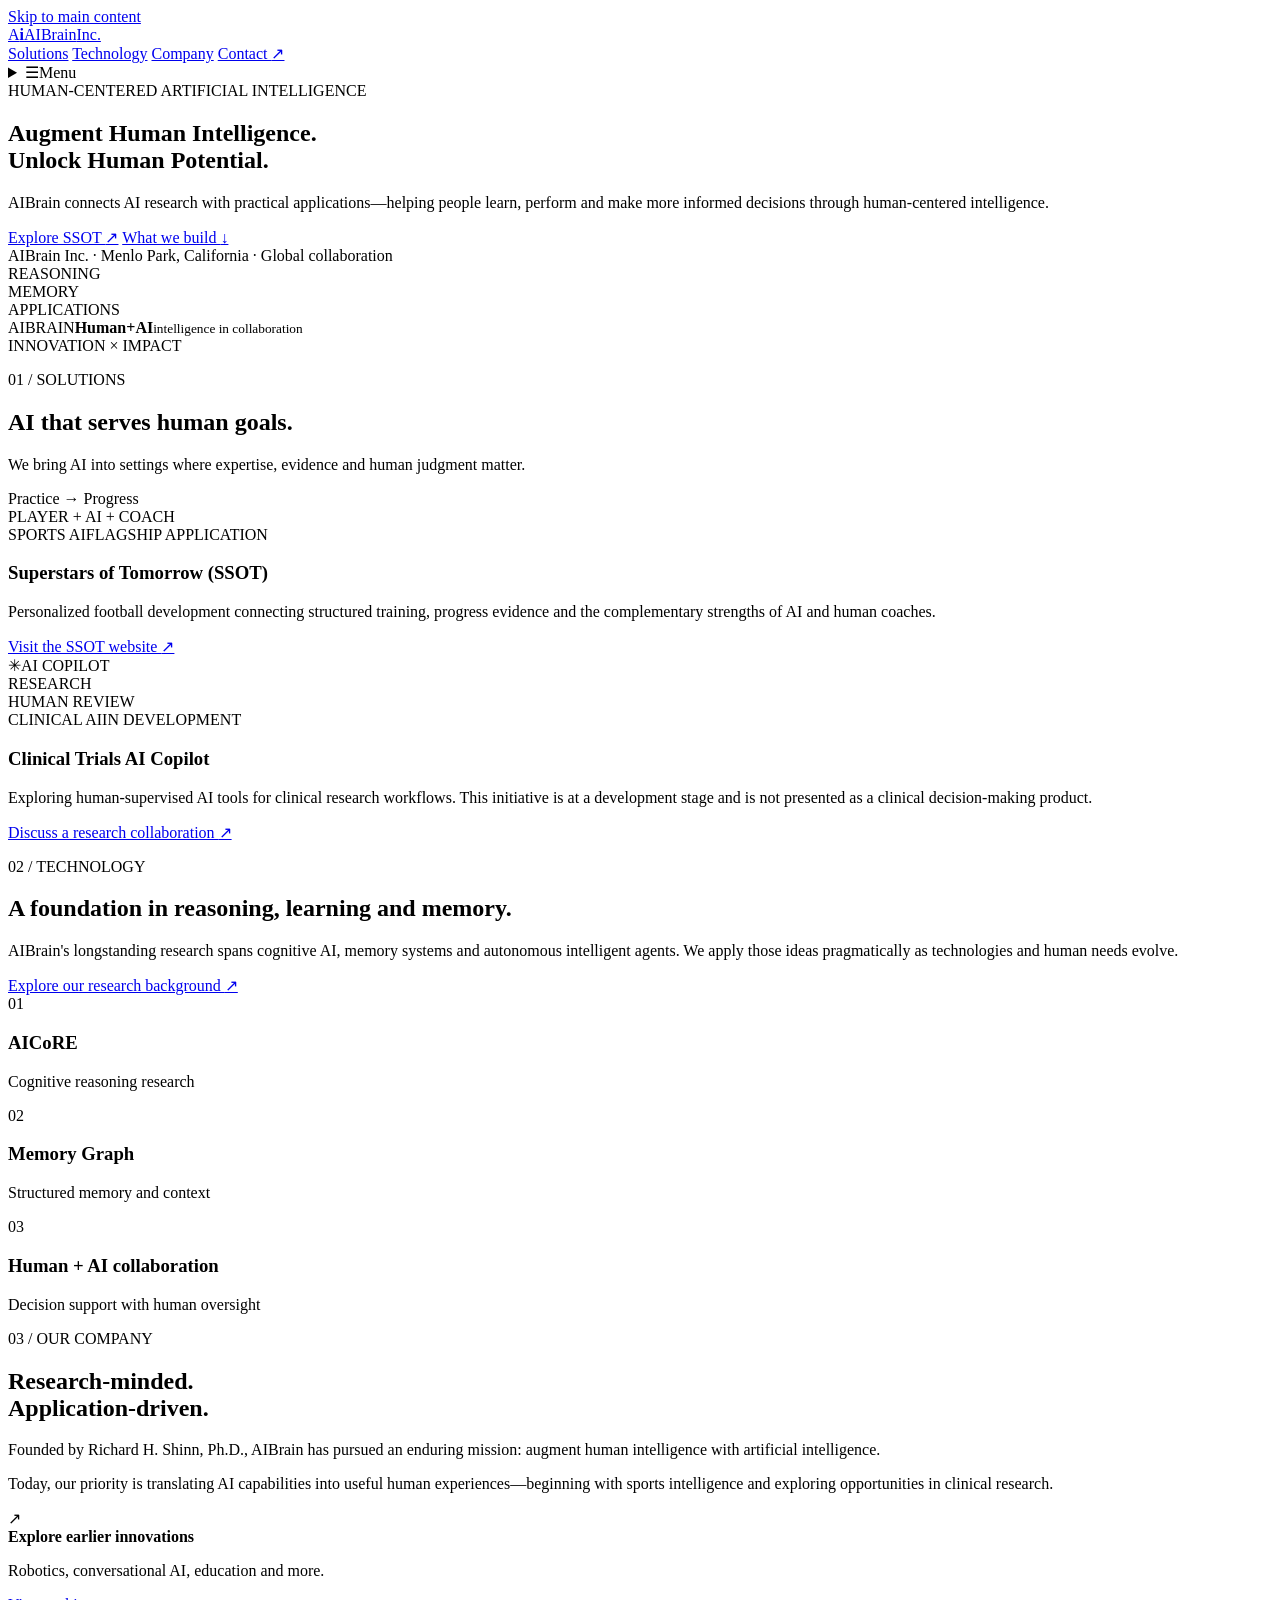
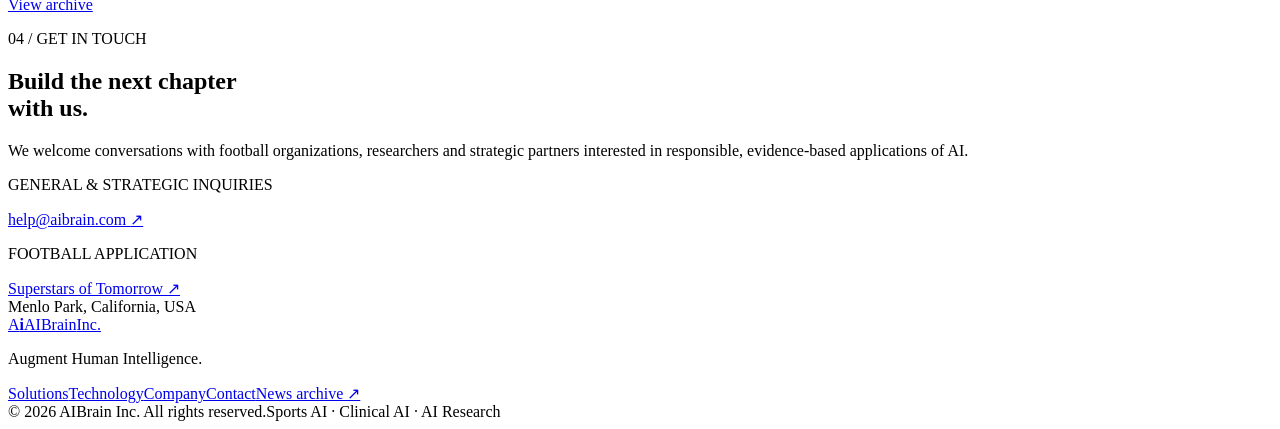
==== index.html @ 88dcd3e2 "Add original AIBrain homepage prototype" ====
<!doctype html>
<html lang="en">
<head>
  <meta charset="utf-8">
  <meta name="viewport" content="width=device-width, initial-scale=1">
  <meta name="theme-color" content="#081a2c">
  <meta name="description" content="AIBrain develops human-centered artificial intelligence for sports and emerging clinical research applications, with a foundation in reasoning, learning and memory.">
  <meta property="og:type" content="website">
  <meta property="og:title" content="AIBrain — Augment Human Intelligence">
  <meta property="og:description" content="Human-centered AI. Sports intelligence, AI research and emerging clinical AI initiatives.">
  <title>AIBrain — Augment Human Intelligence</title>
  <link rel="icon" href="assets/favicon.svg" type="image/svg+xml">
  <link rel="stylesheet" href="assets/styles.css">
</head>
<body>
  <a class="skip-link" href="#main">Skip to main content</a>
  <header class="header">
    <div class="shell header-inner">
      <a class="brand" href="#top" aria-label="AIBrain home"><span class="brand-symbol" aria-hidden="true"><span>A</span><b>i</b></span><span class="brand-word">AIBrain<span class="brand-inc">Inc.</span></span></a>
      <nav class="desktop-links" aria-label="Primary navigation">
        <a href="#solutions">Solutions</a>
        <a href="#technology">Technology</a>
        <a href="#about">Company</a>
        <a class="nav-contact" href="#contact">Contact <span aria-hidden="true">↗</span></a>
      </nav>
      <details class="mobile-menu">
        <summary aria-label="Open navigation"><span class="hamburger" aria-hidden="true">☰</span><span>Menu</span></summary>
        <nav aria-label="Mobile navigation">
          <a href="#solutions">Solutions</a><a href="#technology">Technology</a><a href="#about">Company</a><a href="#contact">Contact</a>
        </nav>
      </details>
    </div>
  </header>

  <main id="main">
    <section class="hero" id="top" aria-labelledby="hero-title">
      <div class="shell hero-inner">
        <div class="hero-copy">
          <div class="eyebrow"><span class="glow" aria-hidden="true"></span> HUMAN-CENTERED ARTIFICIAL INTELLIGENCE</div>
          <h1 id="hero-title">Augment Human Intelligence.<br><span>Unlock Human Potential.</span></h1>
          <p class="hero-description">AIBrain connects AI research with practical applications—helping people learn, perform and make more informed decisions through human-centered intelligence.</p>
          <div class="actions">
            <a class="button button-mint" href="https://www.superstarsoftomorrow.football/" target="_blank" rel="noopener noreferrer">Explore SSOT <span aria-hidden="true">↗</span></a>
            <a class="button button-line" href="#solutions">What we build <span aria-hidden="true">↓</span></a>
          </div>
          <div class="hero-footnote">AIBrain Inc. <span class="dot">·</span> Menlo Park, California <span class="dot">·</span> Global collaboration</div>
        </div>
        <div class="hero-visual" aria-label="Illustration of the connection between people, AI reasoning, memory and applications" role="img">
          <div class="orbit orbit-one"></div><div class="orbit orbit-two"></div>
          <div class="tech-label label-a">REASONING</div><div class="tech-label label-b">MEMORY</div><div class="tech-label label-c">APPLICATIONS</div>
          <div class="hub"><span class="hub-small">AIBRAIN</span><strong>Human<span>+</span>AI</strong><small>intelligence in collaboration</small></div>
          <div class="hero-corner-label">INNOVATION × IMPACT</div>
        </div>
      </div>
    </section>

    <section class="section section-light" id="solutions" aria-labelledby="solutions-title">
      <div class="shell">
        <div class="section-top"><div><p class="kicker">01 / SOLUTIONS</p><h2 id="solutions-title">AI that serves human goals.</h2></div><p class="section-subcopy">We bring AI into settings where expertise, evidence and human judgment matter.</p></div>
        <div class="solution-grid">
          <article class="solution-card sports-card">
            <div class="solution-panel sports-graphic" aria-hidden="true">
              <div class="pitch"><div class="center-circle"></div><div class="pitch-line"></div><div class="pitch-box a"></div><div class="pitch-box b"></div><span class="player p1"></span><span class="player p2"></span><span class="player p3"></span></div>
              <div class="data-chip c1">Practice <b>→</b> Progress</div><div class="data-chip c2">PLAYER + AI + COACH</div>
            </div>
            <div class="solution-content">
              <div class="small-row"><span class="category">SPORTS AI</span><span class="status active">FLAGSHIP APPLICATION</span></div>
              <h3>Superstars of Tomorrow <span class="quiet">(SSOT)</span></h3>
              <p>Personalized football development connecting structured training, progress evidence and the complementary strengths of AI and human coaches.</p>
              <a class="text-link" href="https://www.superstarsoftomorrow.football/" target="_blank" rel="noopener noreferrer">Visit the SSOT website <span aria-hidden="true">↗</span></a>
            </div>
          </article>
          <article class="solution-card clinical-card">
            <div class="solution-panel clinical-graphic" aria-hidden="true">
              <div class="clinical-ring r1"></div><div class="clinical-ring r2"></div>
              <div class="clinical-center"><span class="clinical-icon">✳</span><span>AI COPILOT</span></div>
              <div class="clinical-tag ct1">RESEARCH</div><div class="clinical-tag ct2">HUMAN REVIEW</div>
            </div>
            <div class="solution-content">
              <div class="small-row"><span class="category">CLINICAL AI</span><span class="status emerging">IN DEVELOPMENT</span></div>
              <h3>Clinical Trials AI Copilot</h3>
              <p>Exploring human-supervised AI tools for clinical research workflows. This initiative is at a development stage and is not presented as a clinical decision-making product.</p>
              <a class="text-link" href="mailto:help@aibrain.com?subject=Clinical%20AI%20Collaboration%20Inquiry">Discuss a research collaboration <span aria-hidden="true">↗</span></a>
            </div>
          </article>
        </div>
      </div>
    </section>

    <section class="section section-navy" id="technology" aria-labelledby="tech-title">
      <div class="shell tech-grid">
        <div class="tech-copy"><p class="kicker teal">02 / TECHNOLOGY</p><h2 id="tech-title">A foundation in reasoning, learning and memory.</h2><p>AIBrain's longstanding research spans cognitive AI, memory systems and autonomous intelligent agents. We apply those ideas pragmatically as technologies and human needs evolve.</p><a class="inline-light-link" href="https://aibrain.com/technology/" target="_blank" rel="noopener noreferrer">Explore our research background <span aria-hidden="true">↗</span></a></div>
        <div class="capability-list" aria-label="Research areas"><div><span>01</span><div><h3>AICoRE</h3><p>Cognitive reasoning research</p></div></div><div><span>02</span><div><h3>Memory Graph</h3><p>Structured memory and context</p></div></div><div><span>03</span><div><h3>Human + AI collaboration</h3><p>Decision support with human oversight</p></div></div></div>
      </div>
    </section>

    <section class="section section-about" id="about" aria-labelledby="about-title">
      <div class="shell about-grid"><div><p class="kicker">03 / OUR COMPANY</p><h2 id="about-title">Research-minded.<br>Application-driven.</h2></div><div class="about-copy"><p>Founded by Richard H. Shinn, Ph.D., AIBrain has pursued an enduring mission: augment human intelligence with artificial intelligence.</p><p>Today, our priority is translating AI capabilities into useful human experiences—beginning with sports intelligence and exploring opportunities in clinical research.</p><div class="research-link"><span class="research-icon" aria-hidden="true">↗</span><div><strong>Explore earlier innovations</strong><p>Robotics, conversational AI, education and more.</p></div><a href="https://aibrain.com/products/" target="_blank" rel="noopener noreferrer" aria-label="Explore AIBrain's historical product portfolio">View archive</a></div></div></div>
    </section>

    <section class="section section-contact" id="contact" aria-labelledby="contact-title"><div class="shell contact-grid"><div><p class="kicker teal">04 / GET IN TOUCH</p><h2 id="contact-title">Build the next chapter<br>with us.</h2><p>We welcome conversations with football organizations, researchers and strategic partners interested in responsible, evidence-based applications of AI.</p></div><div class="contact-box"><p>GENERAL & STRATEGIC INQUIRIES</p><a class="email-link" href="mailto:help@aibrain.com?subject=AIBrain%20Partnership%20Inquiry">help@aibrain.com <span aria-hidden="true">↗</span></a><div class="contact-divider"></div><p>FOOTBALL APPLICATION</p><a href="https://www.superstarsoftomorrow.football/" target="_blank" rel="noopener noreferrer">Superstars of Tomorrow <span aria-hidden="true">↗</span></a><div class="contact-divider"></div><span class="contact-footnote">Menlo Park, California, USA</span></div></div></section>
  </main>

  <footer class="footer"><div class="shell footer-grid"><div><a class="brand footer-brand" href="#top"><span class="brand-symbol" aria-hidden="true"><span>A</span><b>i</b></span><span class="brand-word">AIBrain<span class="brand-inc">Inc.</span></span></a><p>Augment Human Intelligence.</p></div><div class="footer-nav"><a href="#solutions">Solutions</a><a href="#technology">Technology</a><a href="#about">Company</a><a href="#contact">Contact</a><a href="https://aibrain.com/news/" target="_blank" rel="noopener noreferrer">News archive ↗</a></div></div><div class="shell footer-bottom"><span>© 2026 AIBrain Inc. All rights reserved.</span><span>Sports AI · Clinical AI · AI Research</span></div></footer>
</body>
</html>
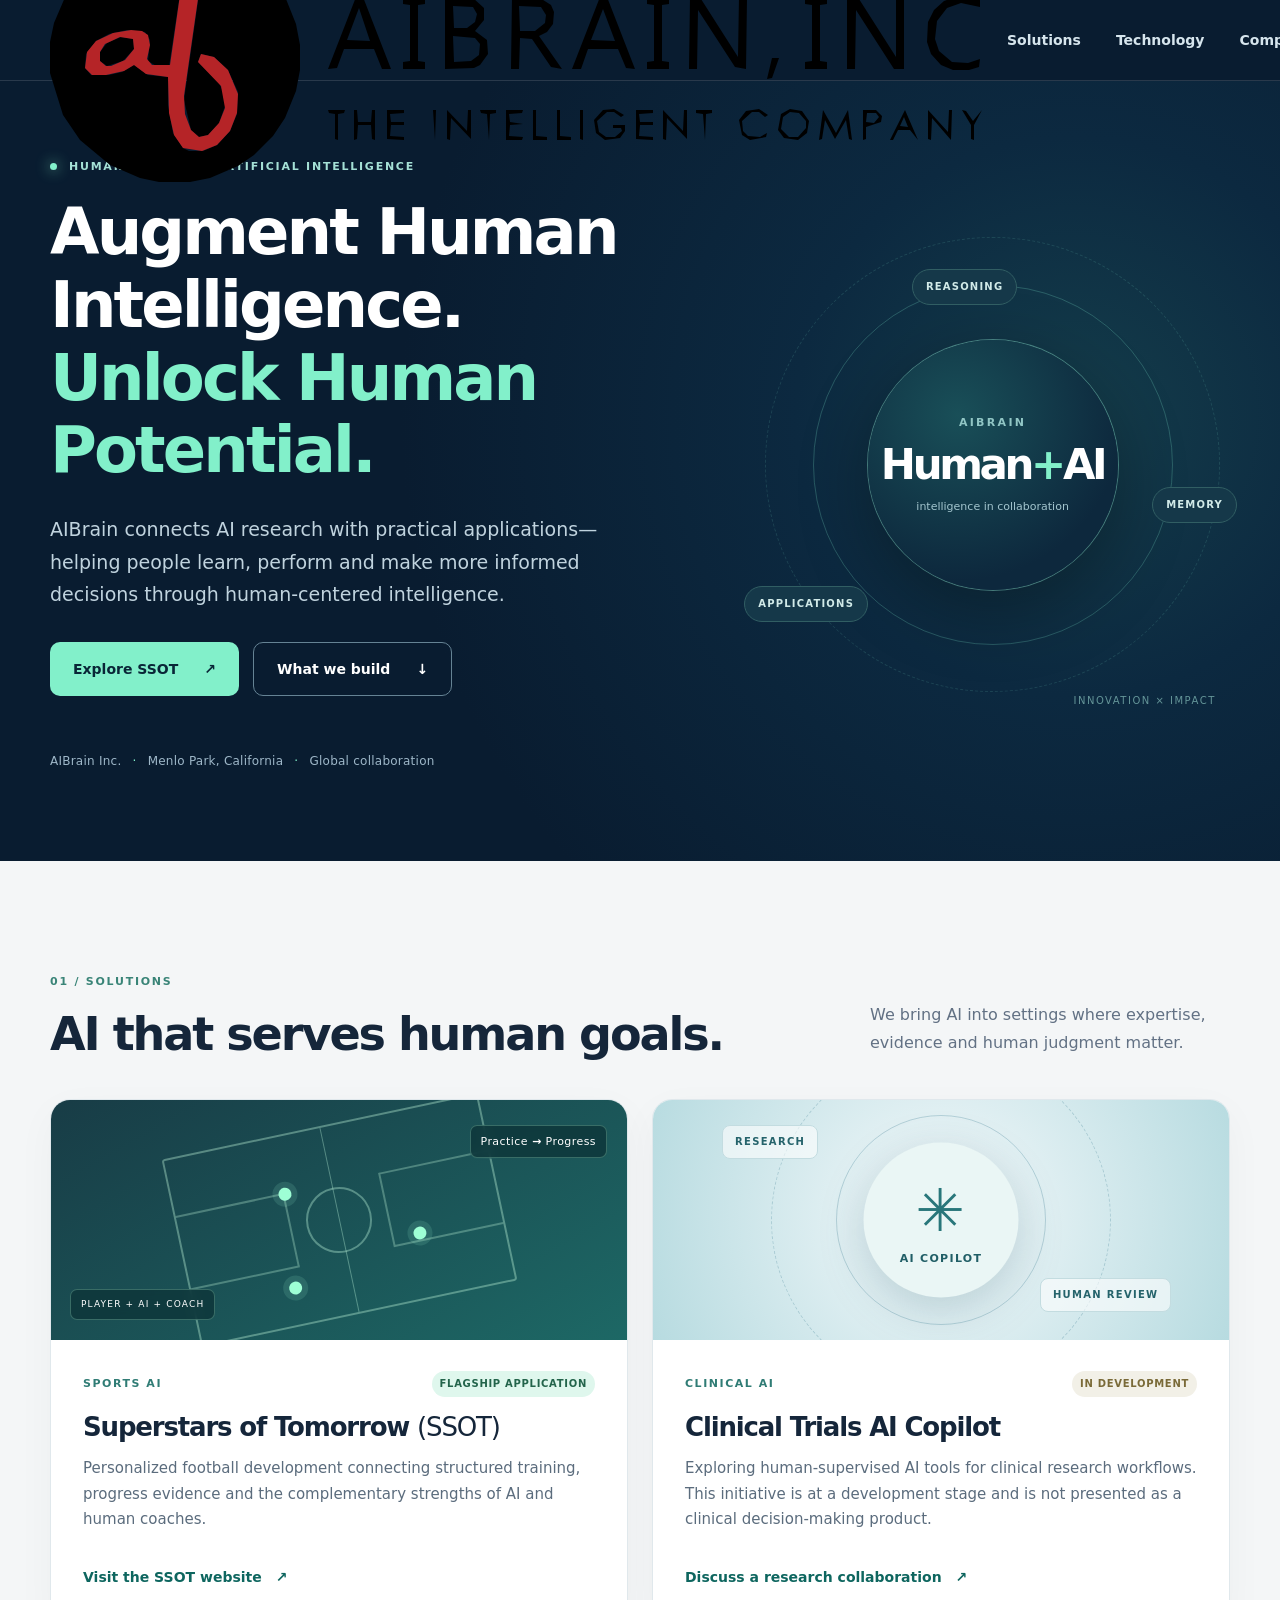
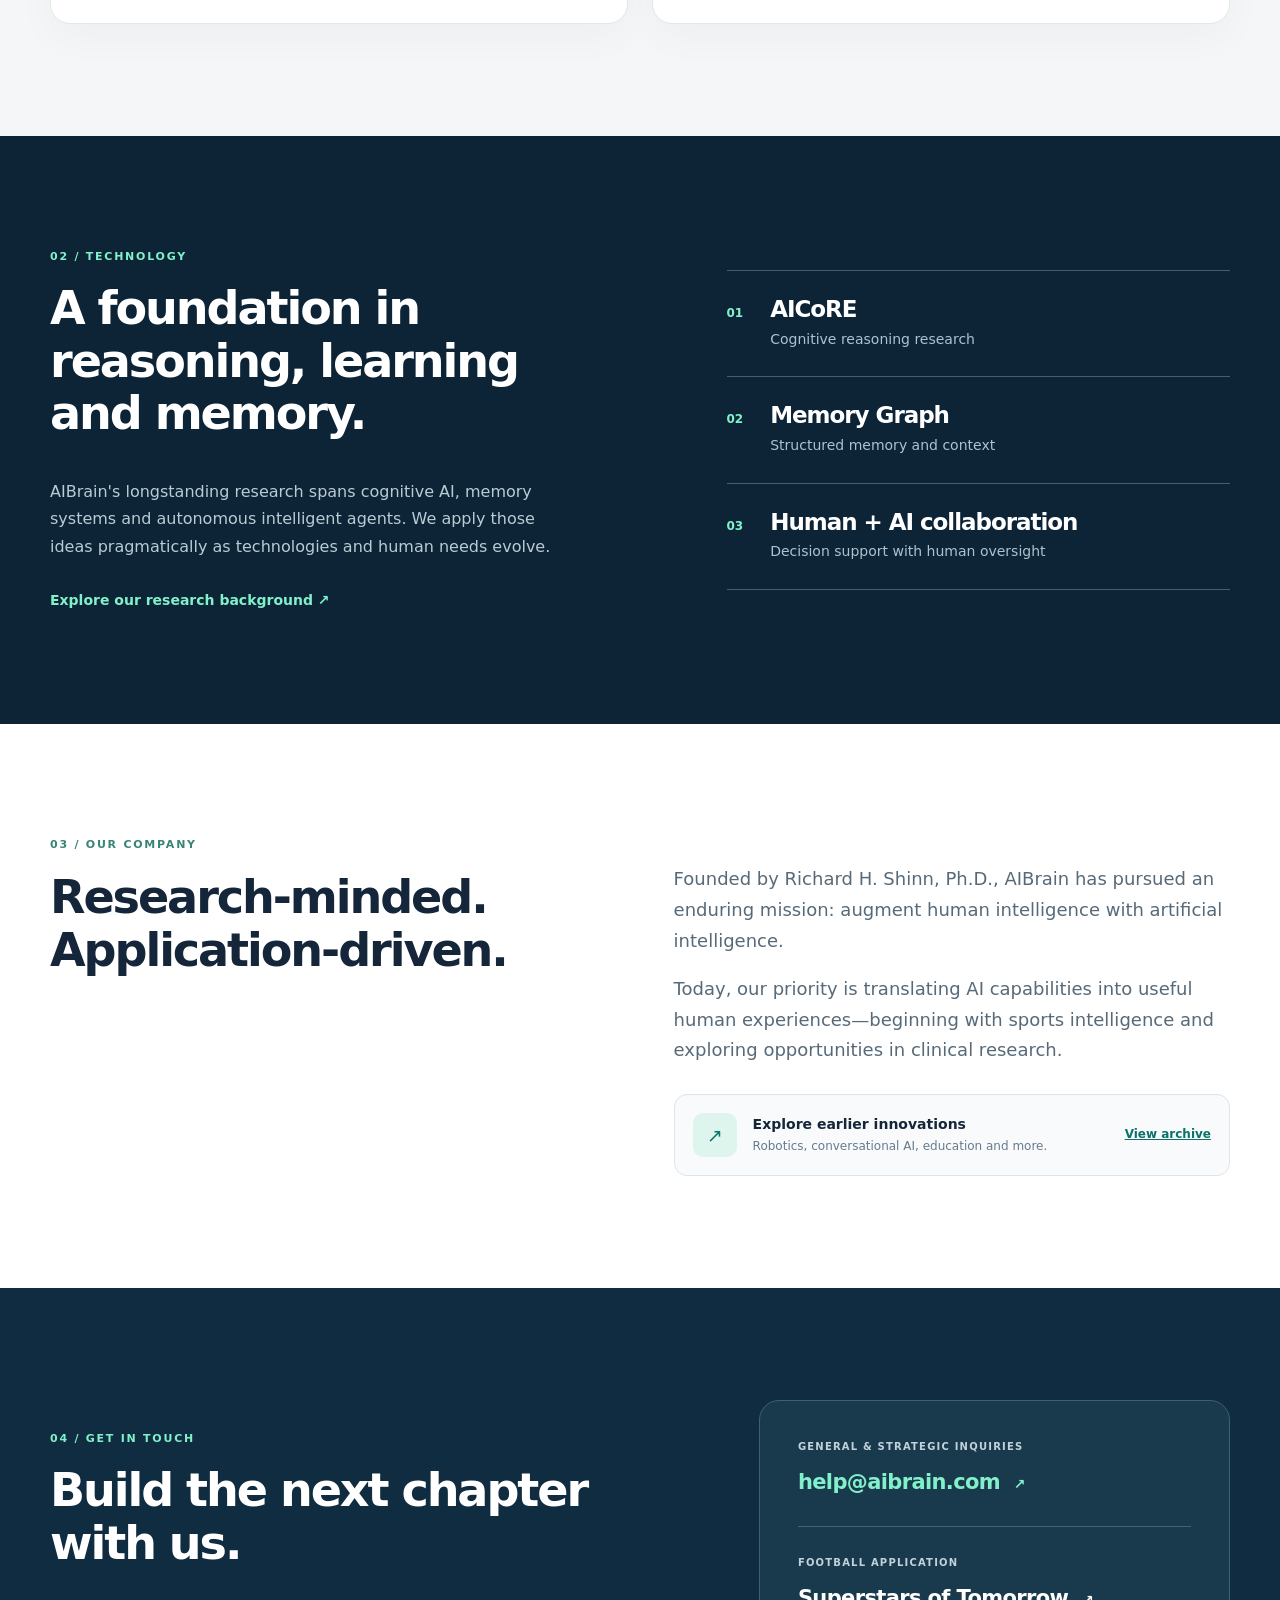
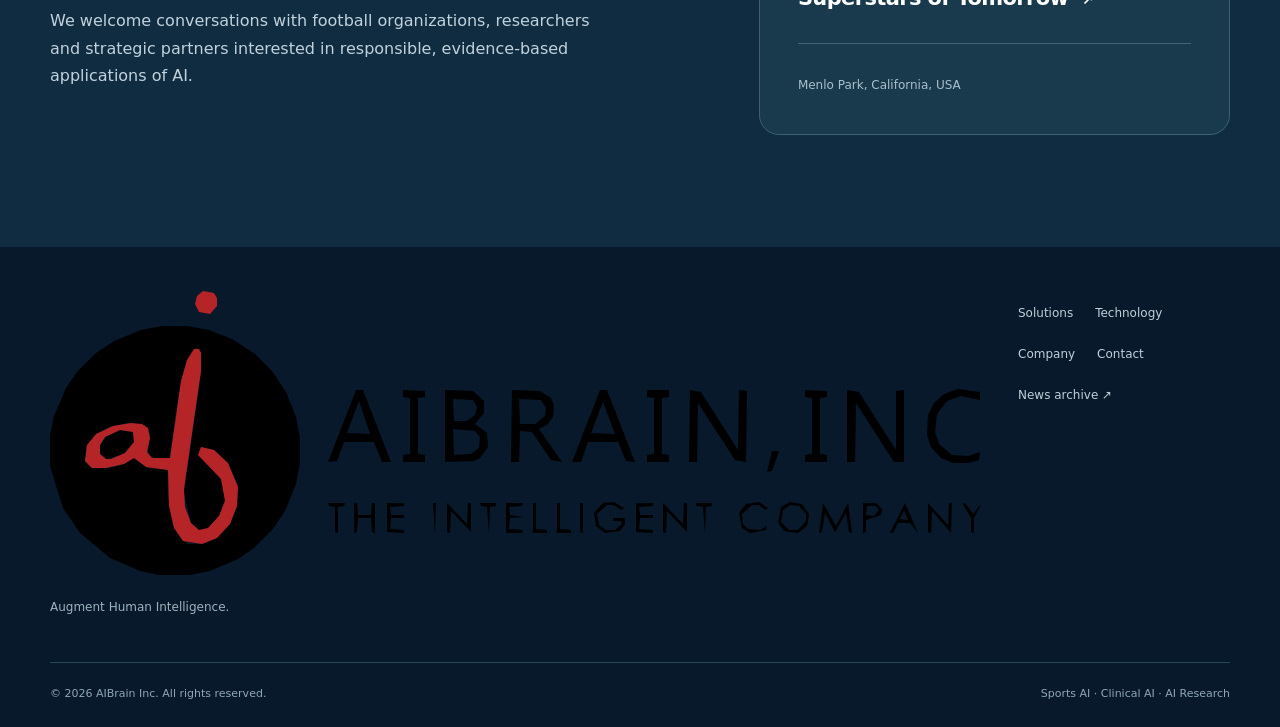
==== commit d8cd427f: "Replace header and footer temporary marks with supplied AIBrain logo" ====
--- a/index.html
+++ b/index.html
@@ -16,7 +16,7 @@
   <a class="skip-link" href="#main">Skip to main content</a>
   <header class="header">
     <div class="shell header-inner">
-      <a class="brand" href="#top" aria-label="AIBrain home"><span class="brand-symbol" aria-hidden="true"><span>A</span><b>i</b></span><span class="brand-word">AIBrain<span class="brand-inc">Inc.</span></span></a>
+      <a class="brand" href="#top" aria-label="AIBrain home"><img class="brand-logo" src="assets/aibrain-logo.svg" alt="AIBrain, Inc. — The Intelligent Company" width="933" height="286"></a>
       <nav class="desktop-links" aria-label="Primary navigation">
         <a href="#solutions">Solutions</a>
         <a href="#technology">Technology</a>
@@ -101,6 +101,6 @@
     <section class="section section-contact" id="contact" aria-labelledby="contact-title"><div class="shell contact-grid"><div><p class="kicker teal">04 / GET IN TOUCH</p><h2 id="contact-title">Build the next chapter<br>with us.</h2><p>We welcome conversations with football organizations, researchers and strategic partners interested in responsible, evidence-based applications of AI.</p></div><div class="contact-box"><p>GENERAL & STRATEGIC INQUIRIES</p><a class="email-link" href="mailto:help@aibrain.com?subject=AIBrain%20Partnership%20Inquiry">help@aibrain.com <span aria-hidden="true">↗</span></a><div class="contact-divider"></div><p>FOOTBALL APPLICATION</p><a href="https://www.superstarsoftomorrow.football/" target="_blank" rel="noopener noreferrer">Superstars of Tomorrow <span aria-hidden="true">↗</span></a><div class="contact-divider"></div><span class="contact-footnote">Menlo Park, California, USA</span></div></div></section>
   </main>
 
-  <footer class="footer"><div class="shell footer-grid"><div><a class="brand footer-brand" href="#top"><span class="brand-symbol" aria-hidden="true"><span>A</span><b>i</b></span><span class="brand-word">AIBrain<span class="brand-inc">Inc.</span></span></a><p>Augment Human Intelligence.</p></div><div class="footer-nav"><a href="#solutions">Solutions</a><a href="#technology">Technology</a><a href="#about">Company</a><a href="#contact">Contact</a><a href="https://aibrain.com/news/" target="_blank" rel="noopener noreferrer">News archive ↗</a></div></div><div class="shell footer-bottom"><span>© 2026 AIBrain Inc. All rights reserved.</span><span>Sports AI · Clinical AI · AI Research</span></div></footer>
+  <footer class="footer"><div class="shell footer-grid"><div><a class="brand footer-brand" href="#top"><img class="brand-logo" src="assets/aibrain-logo.svg" alt="AIBrain, Inc. — The Intelligent Company" width="933" height="286"></a><p>Augment Human Intelligence.</p></div><div class="footer-nav"><a href="#solutions">Solutions</a><a href="#technology">Technology</a><a href="#about">Company</a><a href="#contact">Contact</a><a href="https://aibrain.com/news/" target="_blank" rel="noopener noreferrer">News archive ↗</a></div></div><div class="shell footer-bottom"><span>© 2026 AIBrain Inc. All rights reserved.</span><span>Sports AI · Clinical AI · AI Research</span></div></footer>
 </body>
 </html>
--- a/assets/styles.css
+++ b/assets/styles.css
@@ -0,0 +1,12 @@
+:root{--dark:#091c30;--dark2:#0d2740;--ink:#15263a;--muted:#627184;--mint:#82f0ca;--mint2:#1d7d77;--paper:#f4f6f7;--rule:#dce5eb;--white:#fff}
+*{box-sizing:border-box}html{scroll-behavior:smooth;scroll-padding-top:80px}body{margin:0;color:var(--ink);background:#fff;font:400 16px/1.6 system-ui,-apple-system,BlinkMacSystemFont,"Segoe UI",Arial,sans-serif;-webkit-font-smoothing:antialiased}a{color:inherit}a:focus-visible,summary:focus-visible{outline:3px solid var(--mint2);outline-offset:4px}h1,h2,h3,p{margin-top:0}h1,h2,h3{letter-spacing:-.045em;line-height:1.14}h1{font-size:clamp(44px,5vw,76px);font-weight:760;margin:20px 0 26px}h2{font-size:clamp(34px,3.6vw,54px);font-weight:750}h3{font-size:28px;font-weight:740}p{line-height:1.7}.shell{width:min(1180px,calc(100% - 64px));margin:auto}.skip-link{position:absolute;top:-100px;left:10px;padding:10px;background:white;z-index:100}.skip-link:focus{top:10px}
+.header{background:var(--dark);color:#fff;border-bottom:1px solid rgba(255,255,255,.13);position:relative;z-index:10}.header-inner{height:80px;display:flex;justify-content:space-between;align-items:center;gap:24px}.brand{display:inline-flex;align-items:center;gap:12px;text-decoration:none;white-space:nowrap}.brand-symbol{width:41px;height:41px;border-radius:12px;background:#142d45;border:1px solid #377f77;display:flex;align-items:center;justify-content:center;font-size:20px;font-weight:750;letter-spacing:-.1em;color:#fff}.brand-symbol b{color:var(--mint);font-size:17px}.brand-word{font-size:25px;font-weight:790;letter-spacing:-.07em}.brand-inc{font-weight:500;font-size:12px;letter-spacing:0;margin-left:5px;color:#a6bac8}.desktop-links{display:flex;align-items:center;gap:35px}.desktop-links a{font-size:14px;text-decoration:none;color:#d6e5ed;font-weight:650}.desktop-links a:hover,.footer-nav a:hover{color:var(--mint)}.desktop-links .nav-contact{padding:9px 18px;border:1px solid #4b7281;border-radius:100px;color:white}.nav-contact span{margin-left:8px}.mobile-menu{display:none}
+.hero{background:radial-gradient(circle at 84% 43%,#143d4b 0,#0c2940 24%,#091c30 58%);color:white;overflow:hidden}.hero-inner{display:grid;grid-template-columns:1.17fr .83fr;align-items:center;gap:36px;min-height:620px;padding:77px 0 90px}.hero-copy{position:relative;z-index:1}.eyebrow,.kicker{font-weight:760;letter-spacing:.16em;font-size:11px}.eyebrow{display:flex;align-items:center;gap:12px;color:#a5e1d6}.glow{height:7px;width:7px;background:var(--mint);border-radius:50%;box-shadow:0 0 14px #71d8b1}h1{max-width:810px}h1 span{color:var(--mint)}.hero-description{color:#c0d3de;font-size:19px;max-width:610px;line-height:1.7}.actions{display:flex;gap:14px;flex-wrap:wrap;margin:32px 0 56px}.button{display:inline-flex;justify-content:center;align-items:center;gap:26px;text-decoration:none;font-weight:750;font-size:14px;min-height:54px;padding:0 23px;border-radius:10px;transition:transform .15s ease,background .15s ease}.button:hover{transform:translateY(-2px)}.button-mint{background:var(--mint);color:#092637}.button-line{border:1px solid #658394;color:white}.hero-footnote{color:#9eb7c8;font-size:12px;letter-spacing:.02em}.dot{padding:0 7px;color:var(--mint)}
+.hero-visual{height:440px;position:relative;display:grid;place-items:center}.orbit{position:absolute;border:1px solid rgba(113,207,187,.28);border-radius:50%;aspect-ratio:1}.orbit-one{width:360px}.orbit-two{width:455px;border-style:dashed;border-color:rgba(113,207,187,.16)}.hub{position:relative;display:flex;align-items:center;justify-content:center;flex-direction:column;width:250px;height:250px;border-radius:50%;background:radial-gradient(circle at 36% 30%,#194f58,#0d283d 70%);box-shadow:0 0 0 1px rgba(153,246,220,.4),0 22px 70px rgba(0,0,0,.3);text-align:center}.hub-small{font-size:11px;letter-spacing:.21em;color:#91c6c5;font-weight:700}.hub strong{font-size:42px;letter-spacing:-.08em;color:white;line-height:1.6}.hub strong span{color:var(--mint)}.hub small{font-size:11px;color:#a3c5ce}.tech-label{position:absolute;font-size:10px;letter-spacing:.12em;font-weight:700;color:#d1eae8;padding:9px 13px;background:#153849;border:1px solid #315e63;border-radius:100px;z-index:2}.label-a{top:24px;left:33%}.label-b{top:55%;right:-7px}.label-c{left:-11px;bottom:63px}.hero-corner-label{position:absolute;bottom:-24px;right:3%;font-size:10px;letter-spacing:.15em;color:#649598}
+.section{padding:112px 0}.section-light{background:var(--paper)}.kicker{color:#398477;margin-bottom:16px}.section-top{display:flex;align-items:end;justify-content:space-between;gap:50px;margin-bottom:38px}.section-top h2{max-width:690px;margin-bottom:0}.section-subcopy{max-width:360px;color:var(--muted);font-size:16px;margin-bottom:5px}.solution-grid{display:grid;grid-template-columns:1fr 1fr;gap:24px}.solution-card{border:1px solid #e0e8ec;border-radius:20px;overflow:hidden;background:white;box-shadow:0 12px 40px rgba(17,37,54,.035)}.solution-panel{height:240px;position:relative;overflow:hidden}.sports-graphic{background:linear-gradient(150deg,#183c46,#1d6865)}.pitch{position:absolute;width:56%;height:80%;left:22%;top:10%;border:2px solid rgba(197,251,223,.37);border-radius:3px;transform:rotate(-12deg)}.pitch-line{height:100%;width:1px;background:rgba(197,251,223,.36);position:absolute;left:50%}.center-circle{position:absolute;border:2px solid rgba(197,251,223,.36);border-radius:50%;width:66px;height:66px;top:calc(50% - 33px);left:calc(50% - 33px)}.pitch-box{position:absolute;width:35%;height:40%;border:2px solid rgba(197,251,223,.3);top:30%}.pitch-box.a{left:0;border-left:0}.pitch-box.b{right:0;border-right:0}.player{width:13px;height:13px;border-radius:50%;background:#9effd5;position:absolute;box-shadow:0 0 0 6px #9effd520}.p1{top:27%;left:33%}.p2{top:62%;left:72%}.p3{top:77%;left:30%}.data-chip{position:absolute;color:white;background:#0d3438c9;backdrop-filter:blur(5px);border:1px solid #6dad9a70;border-radius:7px;padding:7px 10px;font-size:11px;letter-spacing:.04em}.c1{right:20px;top:25px}.c2{left:19px;bottom:20px;letter-spacing:.13em;font-size:9px}.clinical-graphic{background:radial-gradient(circle at 50% 48%,#f4f9fb,#b7dbe0)}.clinical-ring{position:absolute;border-radius:50%;border:1px solid rgba(52,119,140,.27);left:50%;top:50%;transform:translate(-50%,-50%)}.r1{width:210px;height:210px}.r2{width:340px;height:340px;border-style:dashed}.clinical-center{position:absolute;top:50%;left:50%;transform:translate(-50%,-50%);width:155px;height:155px;display:flex;flex-direction:column;align-items:center;justify-content:center;border-radius:50%;background:#eaf6f5;box-shadow:0 12px 44px #35687940;color:#205e66;font-size:11px;font-weight:800;letter-spacing:.12em}.clinical-icon{font-size:59px;line-height:1.3;color:#28767a}.clinical-tag{position:absolute;background:#fff9;border:1px solid #c3dce0;color:#25636b;border-radius:8px;padding:8px 12px;font-size:10px;letter-spacing:.13em;font-weight:750}.ct1{left:12%;top:25px}.ct2{right:10%;bottom:28px}.solution-content{padding:31px 32px 34px;min-height:283px;display:flex;flex-direction:column}.small-row{display:flex;align-items:center;justify-content:space-between;gap:8px;margin-bottom:16px}.category{font-size:11px;color:#307c75;letter-spacing:.14em;font-weight:800}.status{font-size:10px;font-weight:800;letter-spacing:.07em;padding:5px 8px;border-radius:100px;white-space:nowrap}.active{background:#dff7ed;color:#23644b}.emerging{background:#f2f0e7;color:#7a6a38}.solution-content h3{font-size:26px;margin-bottom:14px}.quiet{font-weight:450}.solution-content p{color:#5b6c7d;font-size:15px;margin-bottom:22px}.text-link{margin-top:auto;text-decoration:none;color:#0e665f;font-size:14px;font-weight:800}.text-link span{margin-left:9px}.text-link:hover{text-decoration:underline}
+.section-navy{background:#0d2437;color:white}.tech-grid{display:grid;grid-template-columns:1.05fr .95fr;gap:120px;align-items:center}.kicker.teal{color:var(--mint)}.tech-copy h2{max-width:560px}.tech-copy p:not(.kicker){color:#b9ccd4;max-width:520px}.inline-light-link{display:inline-block;color:var(--mint);font-weight:750;text-decoration:none;font-size:14px;margin-top:13px}.inline-light-link:hover{text-decoration:underline}.capability-list{border-top:1px solid #426073}.capability-list>div{display:flex;align-items:start;gap:27px;border-bottom:1px solid #426073;padding:25px 0}.capability-list>div>span{color:var(--mint);font-size:12px;font-weight:750;padding-top:8px}.capability-list h3{font-size:23px;margin-bottom:5px}.capability-list p{color:#aac3cf;margin-bottom:0;font-size:14px}
+.about-grid{display:grid;grid-template-columns:.96fr 1.04fr;gap:110px}.about-copy{padding-top:28px}.about-copy>p{font-size:18px;color:#576a79}.research-link{margin-top:28px;border:1px solid #dce5eb;border-radius:13px;padding:18px;display:flex;gap:16px;align-items:center;background:#f8fafb}.research-icon{font-size:19px;color:#0b756b;background:#ddf5ec;border-radius:10px;width:44px;height:44px;display:grid;place-items:center;flex:none}.research-link strong{display:block;font-size:14px}.research-link p{color:#697b8b;font-size:12px;margin-bottom:0}.research-link>a{margin-left:auto;white-space:nowrap;color:#0b7169;font-size:12px;font-weight:750}
+.section-contact{background:#102c41;color:white}.contact-grid{display:grid;grid-template-columns:1fr .8fr;gap:120px;align-items:center}.contact-grid h2{color:white}.contact-grid>div>p:not(.kicker){color:#c2d2dc;max-width:550px}.contact-box{background:#19394c;border:1px solid #3d6171;border-radius:20px;padding:37px 38px}.contact-box p{color:#a8bdc8;font-size:10px;letter-spacing:.12em;font-weight:800;margin-bottom:11px}.contact-box a{color:white;text-decoration:none;font-size:21px;letter-spacing:-.03em;font-weight:700}.contact-box .email-link{color:var(--mint)}.contact-box a span{margin-left:7px;font-size:14px}.contact-divider{border-top:1px solid #446274;margin:27px 0}.contact-footnote{font-size:12px;color:#a9c0cc}
+.footer{background:#07192a;color:#d4e4ed;padding:43px 0 25px}.footer-grid{display:flex;justify-content:space-between;align-items:start;gap:35px}.footer-brand{color:white}.footer-grid p{font-size:12px;margin:14px 0;color:#9db4c0}.footer-nav{display:flex;flex-wrap:wrap;gap:22px;padding-top:14px}.footer-nav a{font-size:12px;text-decoration:none;color:#bfd0da}.footer-bottom{border-top:1px solid #2a4657;margin-top:30px;padding-top:22px;display:flex;justify-content:space-between;gap:20px;color:#8da8b8;font-size:11px}
+@media(max-width:1040px){.hero-inner{grid-template-columns:1.1fr .9fr}.hero-visual{transform:scale(.87)}.tech-grid,.contact-grid{gap:66px}.about-grid{gap:65px}}@media(max-width:800px){.shell{width:min(100% - 42px,1180px)}.desktop-links{display:none}.mobile-menu{display:block;position:relative}.mobile-menu>summary{display:flex;align-items:center;gap:8px;list-style:none;border:1px solid #517388;border-radius:9px;padding:7px 14px;cursor:pointer;font-size:13px}.mobile-menu>summary::-webkit-details-marker{display:none}.hamburger{font-size:19px;line-height:1}.mobile-menu nav{position:absolute;top:45px;right:0;width:220px;display:flex;flex-direction:column;background:#123349;border:1px solid #547588;border-radius:12px;padding:12px;box-shadow:0 20px 32px #03101a6e}.mobile-menu nav a{color:#fff;padding:10px;text-decoration:none;border-bottom:1px solid #36566a}.mobile-menu nav a:last-child{border:0}.hero-inner{grid-template-columns:1fr;padding:70px 0}.hero-visual{height:330px;transform:scale(.76);margin:-17px 0 -35px}.section-top{display:block}.section-subcopy{max-width:650px;margin-top:22px}.tech-grid,.contact-grid,.about-grid{grid-template-columns:1fr;gap:30px}.about-copy{padding-top:0}.section{padding:82px 0}.contact-grid{gap:45px}.contact-box{max-width:600px}}@media(max-width:620px){h1{font-size:clamp(43px,10.5vw,65px)}h2{font-size:clamp(32px,8vw,45px)}.brand-word{font-size:23px}.hero-description{font-size:17px}.actions{margin-bottom:35px}.hero-footnote{font-size:10px}.hero-visual{margin:-22px auto -35px;width:100%;min-width:0}.solution-grid{grid-template-columns:1fr}.solution-panel{height:215px}.solution-content{min-height:auto}.research-link{flex-wrap:wrap}.research-link>a{margin-left:59px}.contact-box{padding:28px}.contact-box a{font-size:19px}.footer-grid,.footer-bottom{display:block}.footer-nav{margin-top:12px;gap:15px}.footer-bottom span{display:block;margin-bottom:5px}}@media(max-width:380px){.shell{width:calc(100% - 32px)}.hero-visual{transform:scale(.68);margin-left:-20px}.small-row{flex-wrap:wrap}.solution-content{padding:24px}.brand-word{font-size:20px}}
+@media(prefers-reduced-motion:reduce){html{scroll-behavior:auto}.button{transition:none}}
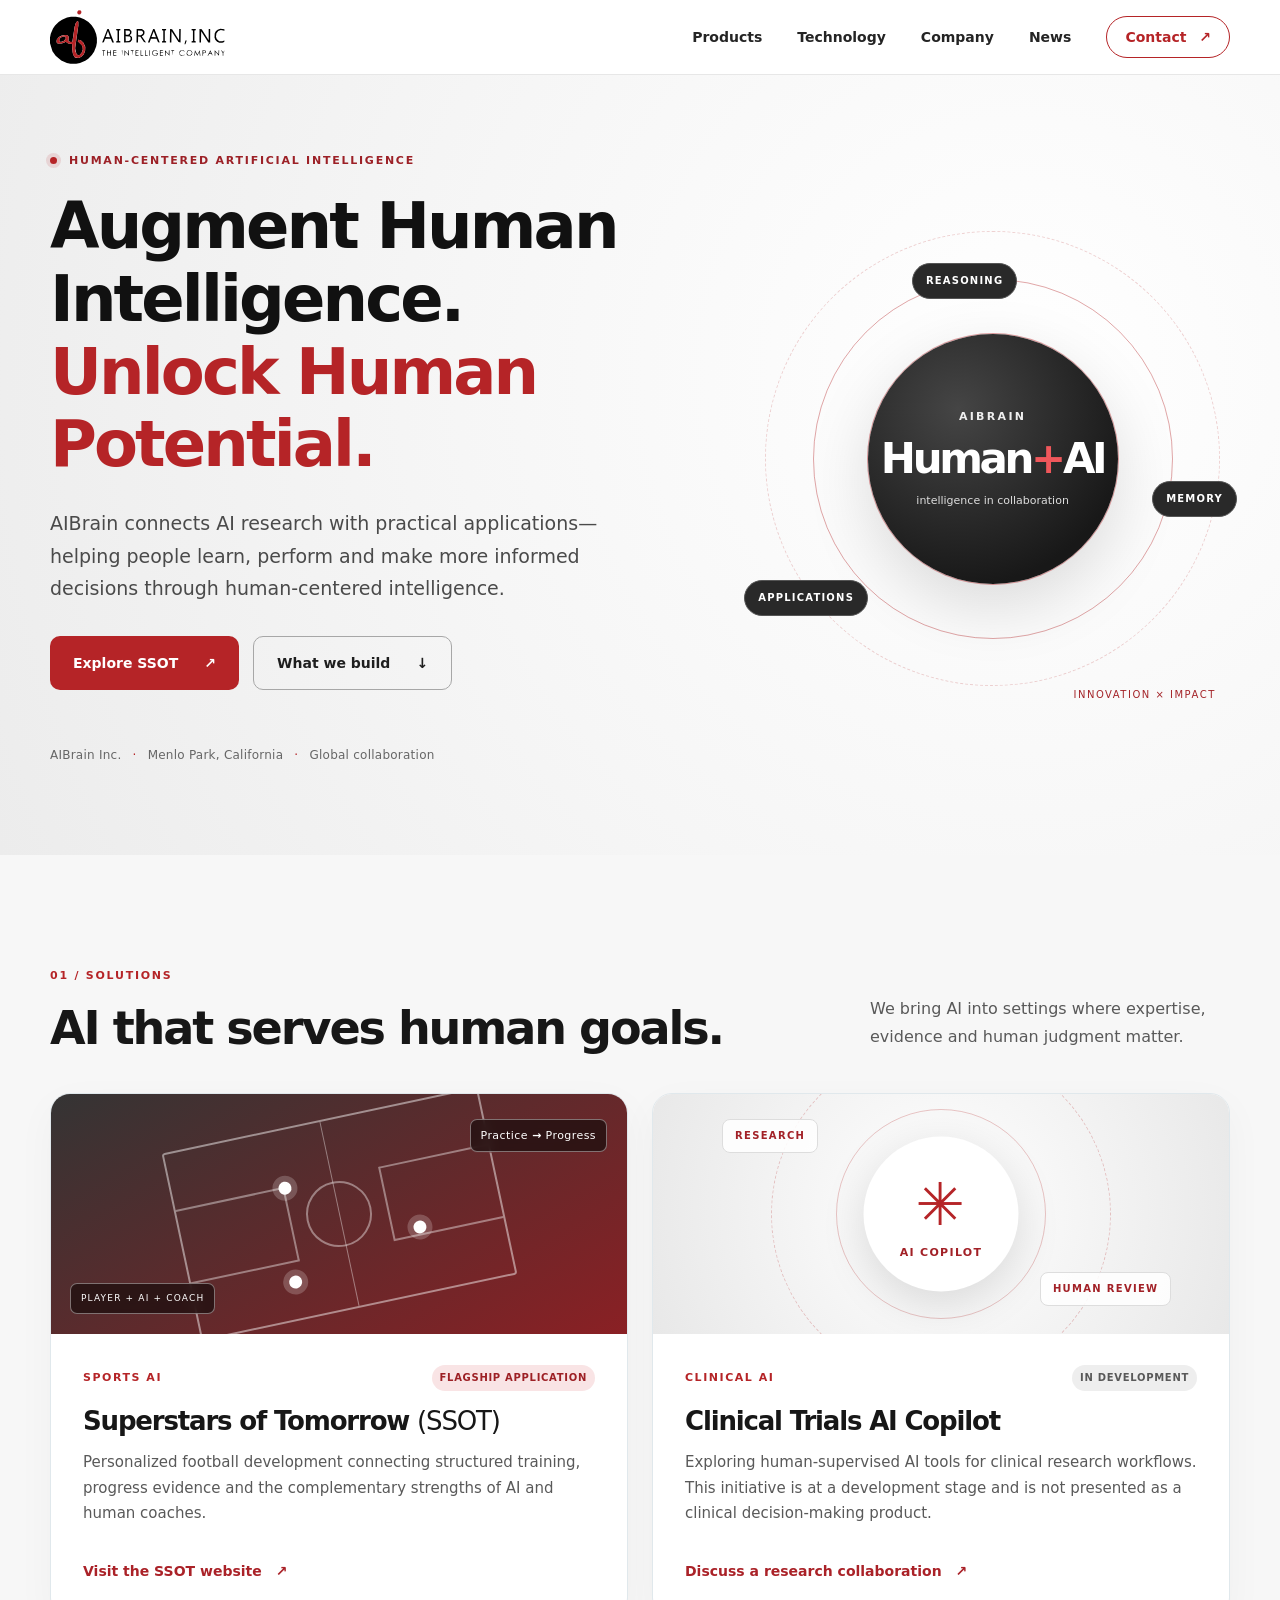
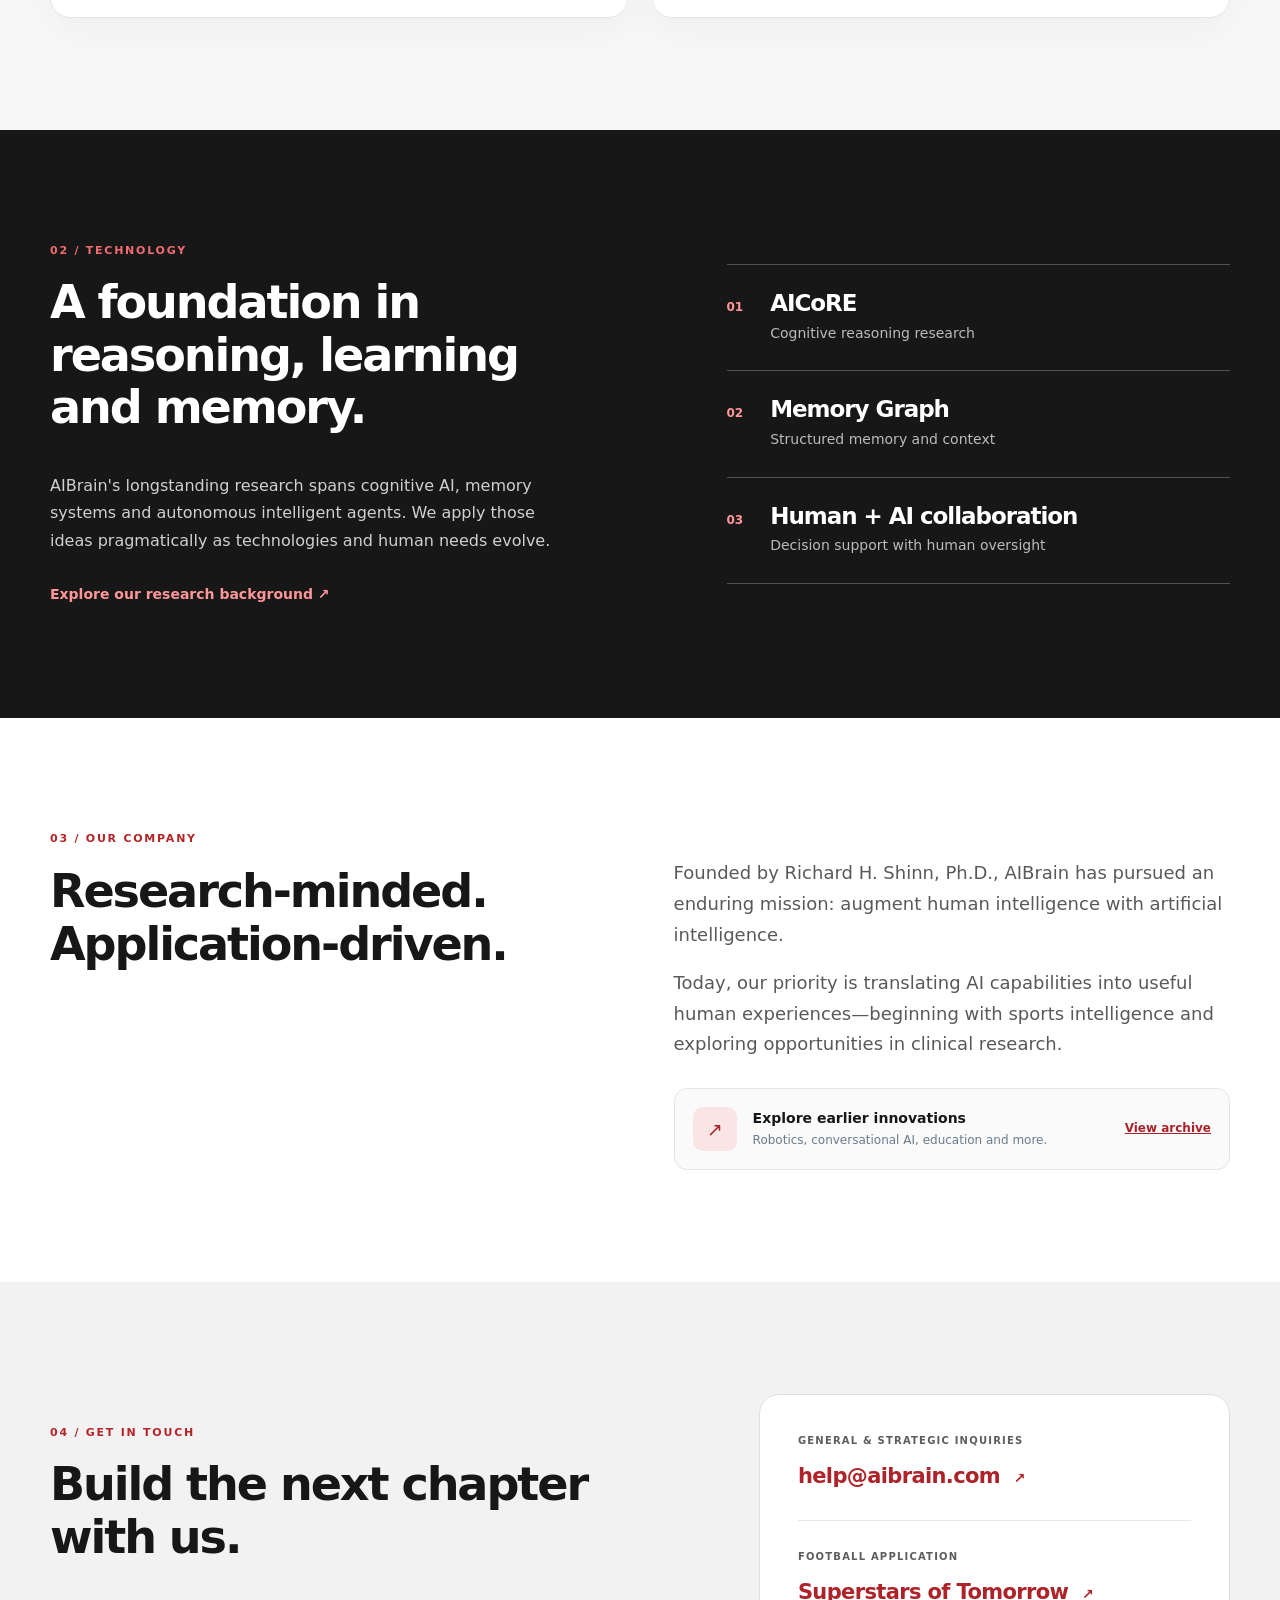
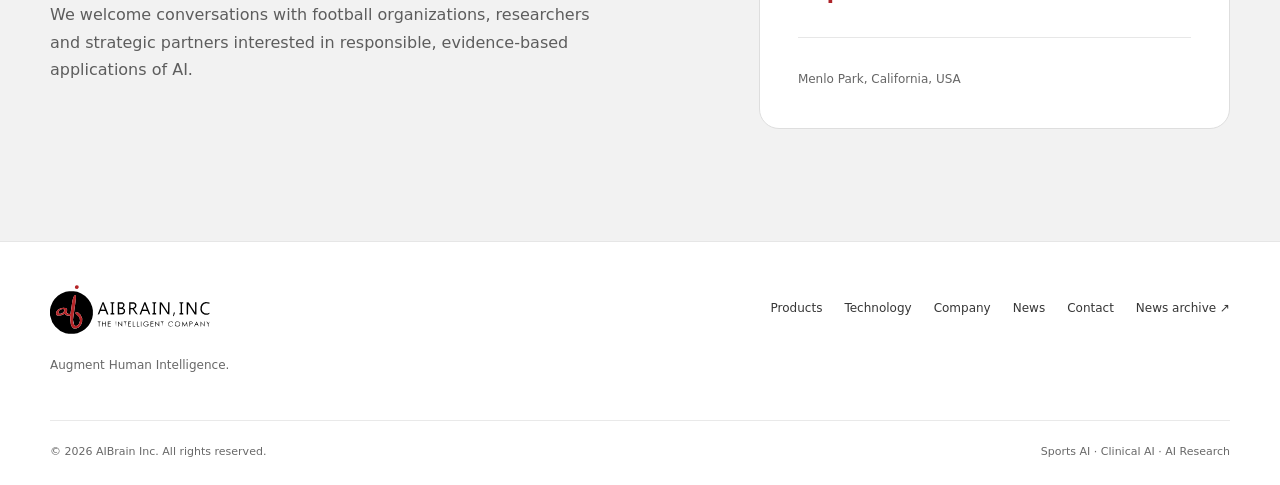
==== commit 2cd24884: "Connect homepage navigation to rebuilt corporate subpages" ====
--- a/index.html
+++ b/index.html
@@ -18,15 +18,16 @@
     <div class="shell header-inner">
       <a class="brand" href="#top" aria-label="AIBrain home"><img class="brand-logo" src="assets/aibrain-logo.svg" alt="AIBrain, Inc. — The Intelligent Company" width="933" height="286"></a>
       <nav class="desktop-links" aria-label="Primary navigation">
-        <a href="#solutions">Solutions</a>
-        <a href="#technology">Technology</a>
-        <a href="#about">Company</a>
-        <a class="nav-contact" href="#contact">Contact <span aria-hidden="true">↗</span></a>
+        <a href="products/">Products</a>
+        <a href="technology/">Technology</a>
+        <a href="about/">Company</a>
+        <a href="news/">News</a>
+        <a class="nav-contact" href="contact/">Contact <span aria-hidden="true">↗</span></a>
       </nav>
       <details class="mobile-menu">
         <summary aria-label="Open navigation"><span class="hamburger" aria-hidden="true">☰</span><span>Menu</span></summary>
         <nav aria-label="Mobile navigation">
-          <a href="#solutions">Solutions</a><a href="#technology">Technology</a><a href="#about">Company</a><a href="#contact">Contact</a>
+          <a href="products/">Products</a><a href="technology/">Technology</a><a href="about/">Company</a><a href="news/">News</a><a href="contact/">Contact</a>
         </nav>
       </details>
     </div>
@@ -101,6 +102,6 @@
     <section class="section section-contact" id="contact" aria-labelledby="contact-title"><div class="shell contact-grid"><div><p class="kicker teal">04 / GET IN TOUCH</p><h2 id="contact-title">Build the next chapter<br>with us.</h2><p>We welcome conversations with football organizations, researchers and strategic partners interested in responsible, evidence-based applications of AI.</p></div><div class="contact-box"><p>GENERAL & STRATEGIC INQUIRIES</p><a class="email-link" href="mailto:help@aibrain.com?subject=AIBrain%20Partnership%20Inquiry">help@aibrain.com <span aria-hidden="true">↗</span></a><div class="contact-divider"></div><p>FOOTBALL APPLICATION</p><a href="https://www.superstarsoftomorrow.football/" target="_blank" rel="noopener noreferrer">Superstars of Tomorrow <span aria-hidden="true">↗</span></a><div class="contact-divider"></div><span class="contact-footnote">Menlo Park, California, USA</span></div></div></section>
   </main>
 
-  <footer class="footer"><div class="shell footer-grid"><div><a class="brand footer-brand" href="#top"><img class="brand-logo" src="assets/aibrain-logo.svg" alt="AIBrain, Inc. — The Intelligent Company" width="933" height="286"></a><p>Augment Human Intelligence.</p></div><div class="footer-nav"><a href="#solutions">Solutions</a><a href="#technology">Technology</a><a href="#about">Company</a><a href="#contact">Contact</a><a href="https://aibrain.com/news/" target="_blank" rel="noopener noreferrer">News archive ↗</a></div></div><div class="shell footer-bottom"><span>© 2026 AIBrain Inc. All rights reserved.</span><span>Sports AI · Clinical AI · AI Research</span></div></footer>
+  <footer class="footer"><div class="shell footer-grid"><div><a class="brand footer-brand" href="#top"><img class="brand-logo" src="assets/aibrain-logo.svg" alt="AIBrain, Inc. — The Intelligent Company" width="933" height="286"></a><p>Augment Human Intelligence.</p></div><div class="footer-nav"><a href="products/">Products</a><a href="technology/">Technology</a><a href="about/">Company</a><a href="news/">News</a><a href="contact/">Contact</a><a href="https://aibrain.com/news/" target="_blank" rel="noopener noreferrer">News archive ↗</a></div></div><div class="shell footer-bottom"><span>© 2026 AIBrain Inc. All rights reserved.</span><span>Sports AI · Clinical AI · AI Research</span></div></footer>
 </body>
 </html>
--- a/assets/styles.css
+++ b/assets/styles.css
@@ -10,3 +10,95 @@
 .footer{background:#07192a;color:#d4e4ed;padding:43px 0 25px}.footer-grid{display:flex;justify-content:space-between;align-items:start;gap:35px}.footer-brand{color:white}.footer-grid p{font-size:12px;margin:14px 0;color:#9db4c0}.footer-nav{display:flex;flex-wrap:wrap;gap:22px;padding-top:14px}.footer-nav a{font-size:12px;text-decoration:none;color:#bfd0da}.footer-bottom{border-top:1px solid #2a4657;margin-top:30px;padding-top:22px;display:flex;justify-content:space-between;gap:20px;color:#8da8b8;font-size:11px}
 @media(max-width:1040px){.hero-inner{grid-template-columns:1.1fr .9fr}.hero-visual{transform:scale(.87)}.tech-grid,.contact-grid{gap:66px}.about-grid{gap:65px}}@media(max-width:800px){.shell{width:min(100% - 42px,1180px)}.desktop-links{display:none}.mobile-menu{display:block;position:relative}.mobile-menu>summary{display:flex;align-items:center;gap:8px;list-style:none;border:1px solid #517388;border-radius:9px;padding:7px 14px;cursor:pointer;font-size:13px}.mobile-menu>summary::-webkit-details-marker{display:none}.hamburger{font-size:19px;line-height:1}.mobile-menu nav{position:absolute;top:45px;right:0;width:220px;display:flex;flex-direction:column;background:#123349;border:1px solid #547588;border-radius:12px;padding:12px;box-shadow:0 20px 32px #03101a6e}.mobile-menu nav a{color:#fff;padding:10px;text-decoration:none;border-bottom:1px solid #36566a}.mobile-menu nav a:last-child{border:0}.hero-inner{grid-template-columns:1fr;padding:70px 0}.hero-visual{height:330px;transform:scale(.76);margin:-17px 0 -35px}.section-top{display:block}.section-subcopy{max-width:650px;margin-top:22px}.tech-grid,.contact-grid,.about-grid{grid-template-columns:1fr;gap:30px}.about-copy{padding-top:0}.section{padding:82px 0}.contact-grid{gap:45px}.contact-box{max-width:600px}}@media(max-width:620px){h1{font-size:clamp(43px,10.5vw,65px)}h2{font-size:clamp(32px,8vw,45px)}.brand-word{font-size:23px}.hero-description{font-size:17px}.actions{margin-bottom:35px}.hero-footnote{font-size:10px}.hero-visual{margin:-22px auto -35px;width:100%;min-width:0}.solution-grid{grid-template-columns:1fr}.solution-panel{height:215px}.solution-content{min-height:auto}.research-link{flex-wrap:wrap}.research-link>a{margin-left:59px}.contact-box{padding:28px}.contact-box a{font-size:19px}.footer-grid,.footer-bottom{display:block}.footer-nav{margin-top:12px;gap:15px}.footer-bottom span{display:block;margin-bottom:5px}}@media(max-width:380px){.shell{width:calc(100% - 32px)}.hero-visual{transform:scale(.68);margin-left:-20px}.small-row{flex-wrap:wrap}.solution-content{padding:24px}.brand-word{font-size:20px}}
 @media(prefers-reduced-motion:reduce){html{scroll-behavior:auto}.button{transition:none}}
+
+/* Official AIBrain logo: preserve original proportions on dark navigation/footer. */
+.brand{background:#fff;border-radius:10px;padding:6px 12px;max-width:100%;line-height:1}
+.brand-logo{display:block;width:230px;max-width:100%;height:auto;aspect-ratio:933 / 286;object-fit:contain}
+.footer-brand .brand-logo{width:220px}
+@media(max-width:620px){.brand{padding:5px 8px}.brand-logo{width:175px}.footer-brand .brand-logo{width:205px}}
+
+/* AIBrain corporate palette refresh — October 2026 */
+:root{
+  --dark:#151515;--dark2:#242424;--ink:#171717;--muted:#646464;
+  --mint:#b52427;--mint2:#9f1f25;--paper:#f7f7f7;--rule:#e4e4e4;
+}
+/* Corporate red #b52427, black #111111 and white. */
+.header{background:#fff;color:#111;border-bottom:1px solid #e7e7e7}
+.header-inner{height:74px}
+.header .brand,.footer .brand{background:transparent;border:0;border-radius:0;padding:0}
+.brand-logo{width:175px;height:auto;aspect-ratio:933/286;object-fit:contain}
+.footer-brand .brand-logo{width:160px}
+.desktop-links a{color:#242424}
+.desktop-links a:hover,.footer-nav a:hover{color:#b52427}
+.desktop-links .nav-contact{border:1px solid #b52427;color:#b52427}
+.desktop-links .nav-contact:hover{background:#b52427;color:#fff}
+.mobile-menu>summary{border-color:#ddd;color:#171717}
+.mobile-menu nav{background:#fff;border-color:#e5e5e5;box-shadow:0 16px 32px #0002}
+.mobile-menu nav a{color:#171717;border-bottom-color:#eaeaea}
+.hero{background:radial-gradient(circle at 80% 38%,#fff 0%,#f6f6f6 50%,#ececec 100%);color:#141414}
+.hero h1{color:#111}
+.hero h1 span{color:#b52427}
+.eyebrow{color:#9c2026}
+.glow{background:#b52427;box-shadow:0 0 0 4px #b5242720}
+.hero-description{color:#4a4a4a}
+.hero-footnote{color:#666}
+.dot{color:#b52427}
+.button-mint{background:#b52427;color:#fff}
+.button-mint:hover{background:#961e23}
+.button-line{border:1px solid #a7a7a7;color:#1e1e1e}
+.button-line:hover{border-color:#b52427;color:#b52427}
+.hero-visual{color:#fff}
+.orbit-one{border-color:#b5242766}
+.orbit-two{border-color:#b5242733}
+.hub{background:radial-gradient(circle at 36% 30%,#454545,#181818 75%);box-shadow:0 0 0 1px #b5242770,0 22px 64px #0002}
+.hub-small{color:#eee}
+.hub strong span{color:#ef575b}
+.hub small{color:#ddd}
+.tech-label{background:#292929;border-color:#555;color:#fff}
+.hero-corner-label{color:#a42429}
+.section-light{background:#f7f7f7}
+.section h2,.section h3{letter-spacing:-.045em}
+.section-light h2,.section-about h2{color:#171717}
+.kicker,.category{color:#b52427}
+.section-subcopy,.solution-content p,.about-copy>p{color:#595959}
+.sports-graphic{background:linear-gradient(150deg,#343434,#8a2024)}
+.pitch{border-color:#fff7}.pitch-line{background:#fff6}.center-circle,.pitch-box{border-color:#fff6}
+.player{background:#fff;box-shadow:0 0 0 6px #fff3}
+.data-chip{background:#201010ca;border-color:#fff6}
+.clinical-graphic{background:radial-gradient(circle at 50% 48%,#fff,#e8e8e8)}
+.clinical-ring{border-color:#b5242740}
+.clinical-center{background:#fff;color:#a22127;box-shadow:0 12px 44px #0002}
+.clinical-icon{color:#b52427}
+.clinical-tag{background:#fffd;border-color:#ddd;color:#a22127}
+.active{background:#f9e4e5;color:#9d2025}
+.emerging{background:#eee;color:#595959}
+.text-link,.research-link>a{color:#aa2228}
+.section-navy{background:#171717;color:#fff}
+.section-navy h2,.section-navy h3{color:#fff}
+.kicker.teal{color:#f06c70}
+.tech-copy p:not(.kicker){color:#d0d0d0}
+.inline-light-link{color:#ff9699}
+.capability-list{border-top-color:#505050}
+.capability-list>div{border-bottom-color:#505050}
+.capability-list>div>span{color:#ff9699}
+.capability-list p{color:#bbb}
+.research-link{background:#fafafa;border-color:#e4e4e4}
+.research-icon{background:#fae5e5;color:#a72228}
+.section-contact{background:#f2f2f2;color:#171717}
+.section-contact h2{color:#171717}
+.section-contact .kicker.teal{color:#b52427}
+.contact-grid>div>p:not(.kicker){color:#5d5d5d}
+.contact-box{background:#fff;border-color:#dedede}
+.contact-box p{color:#666}
+.contact-box a,.contact-box .email-link{color:#ad2329}
+.contact-divider{border-top-color:#e7e7e7}
+.contact-footnote{color:#666}
+.footer{background:#fff;color:#171717;border-top:1px solid #e6e6e6}
+.footer-grid p,.footer-bottom{color:#686868}
+.footer-nav a{color:#363636}
+.footer-bottom{border-top-color:#e9e9e9}
+@media(max-width:620px){
+  .header-inner{height:66px}
+  .brand-logo{width:145px}
+  .footer-brand .brand-logo{width:150px}
+}
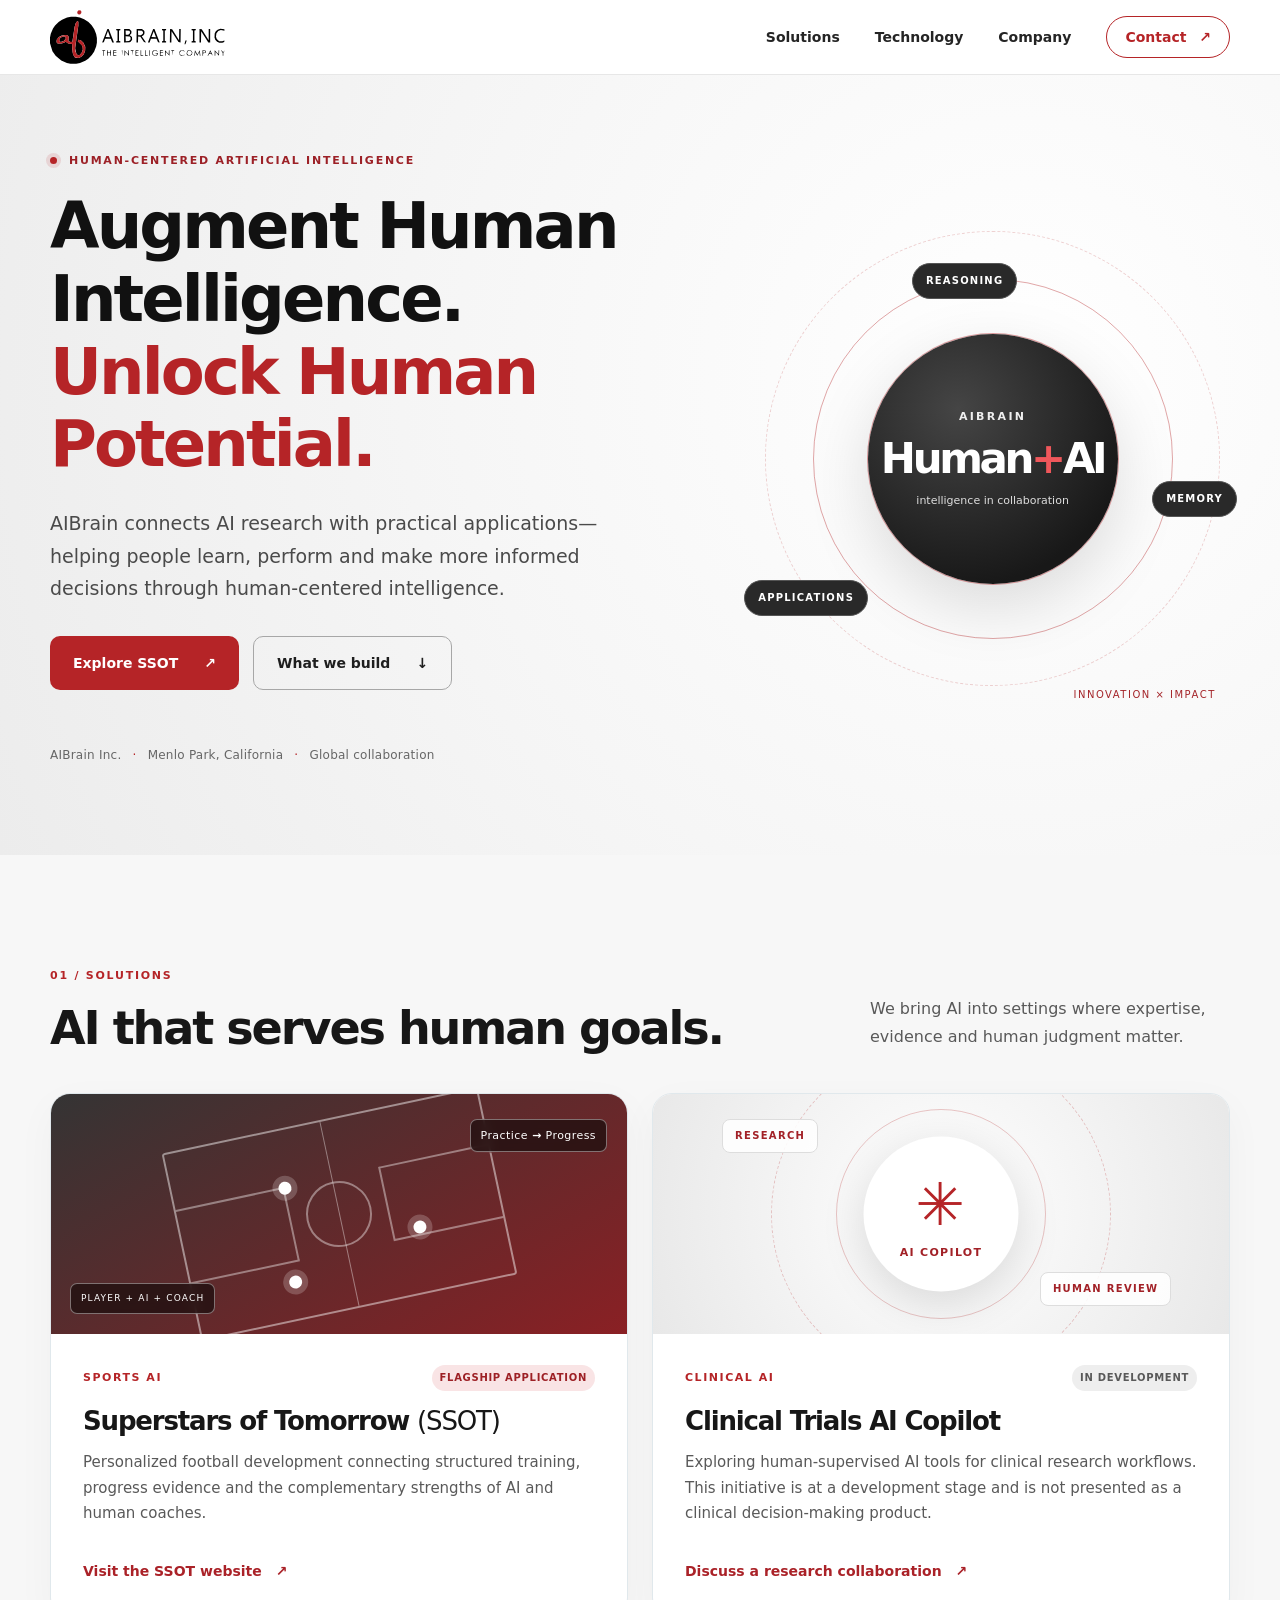
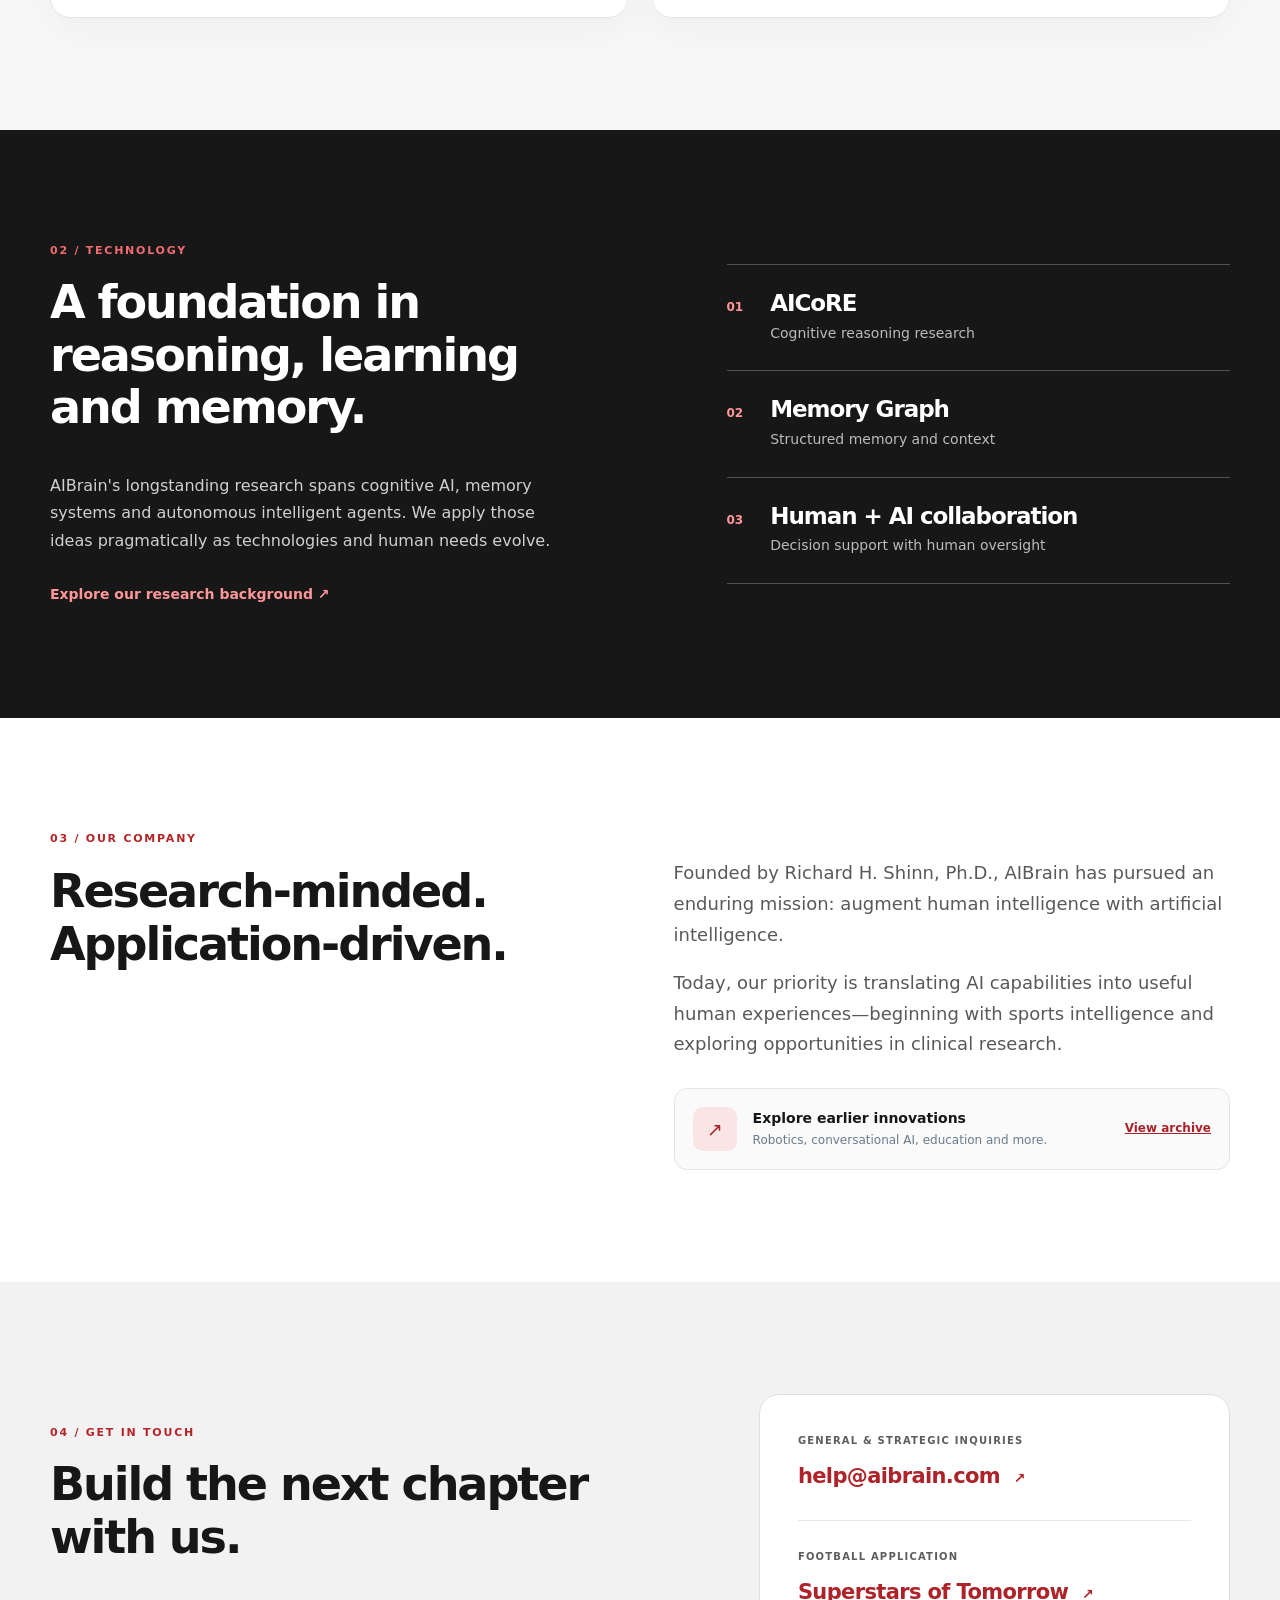
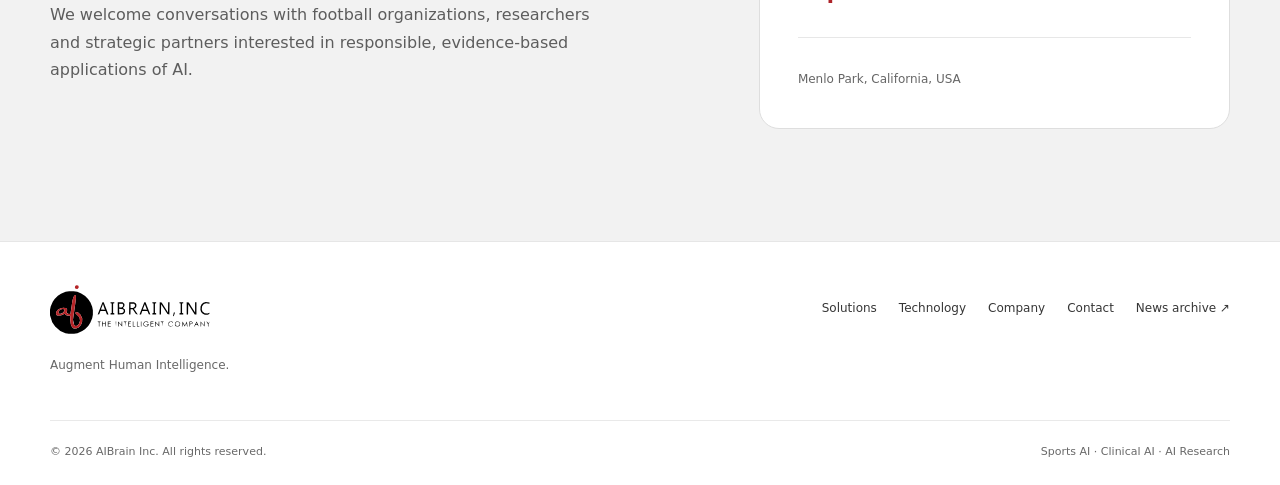
==== commit f1a87e15: "Rollback subpage navigation; preserve homepage logo and palette" ====
--- a/index.html
+++ b/index.html
@@ -18,16 +18,15 @@
     <div class="shell header-inner">
       <a class="brand" href="#top" aria-label="AIBrain home"><img class="brand-logo" src="assets/aibrain-logo.svg" alt="AIBrain, Inc. — The Intelligent Company" width="933" height="286"></a>
       <nav class="desktop-links" aria-label="Primary navigation">
-        <a href="products/">Products</a>
-        <a href="technology/">Technology</a>
-        <a href="about/">Company</a>
-        <a href="news/">News</a>
-        <a class="nav-contact" href="contact/">Contact <span aria-hidden="true">↗</span></a>
+        <a href="#solutions">Solutions</a>
+        <a href="#technology">Technology</a>
+        <a href="#about">Company</a>
+        <a class="nav-contact" href="#contact">Contact <span aria-hidden="true">↗</span></a>
       </nav>
       <details class="mobile-menu">
         <summary aria-label="Open navigation"><span class="hamburger" aria-hidden="true">☰</span><span>Menu</span></summary>
         <nav aria-label="Mobile navigation">
-          <a href="products/">Products</a><a href="technology/">Technology</a><a href="about/">Company</a><a href="news/">News</a><a href="contact/">Contact</a>
+          <a href="#solutions">Solutions</a><a href="#technology">Technology</a><a href="#about">Company</a><a href="#contact">Contact</a>
         </nav>
       </details>
     </div>
@@ -102,6 +101,6 @@
     <section class="section section-contact" id="contact" aria-labelledby="contact-title"><div class="shell contact-grid"><div><p class="kicker teal">04 / GET IN TOUCH</p><h2 id="contact-title">Build the next chapter<br>with us.</h2><p>We welcome conversations with football organizations, researchers and strategic partners interested in responsible, evidence-based applications of AI.</p></div><div class="contact-box"><p>GENERAL & STRATEGIC INQUIRIES</p><a class="email-link" href="mailto:help@aibrain.com?subject=AIBrain%20Partnership%20Inquiry">help@aibrain.com <span aria-hidden="true">↗</span></a><div class="contact-divider"></div><p>FOOTBALL APPLICATION</p><a href="https://www.superstarsoftomorrow.football/" target="_blank" rel="noopener noreferrer">Superstars of Tomorrow <span aria-hidden="true">↗</span></a><div class="contact-divider"></div><span class="contact-footnote">Menlo Park, California, USA</span></div></div></section>
   </main>
 
-  <footer class="footer"><div class="shell footer-grid"><div><a class="brand footer-brand" href="#top"><img class="brand-logo" src="assets/aibrain-logo.svg" alt="AIBrain, Inc. — The Intelligent Company" width="933" height="286"></a><p>Augment Human Intelligence.</p></div><div class="footer-nav"><a href="products/">Products</a><a href="technology/">Technology</a><a href="about/">Company</a><a href="news/">News</a><a href="contact/">Contact</a><a href="https://aibrain.com/news/" target="_blank" rel="noopener noreferrer">News archive ↗</a></div></div><div class="shell footer-bottom"><span>© 2026 AIBrain Inc. All rights reserved.</span><span>Sports AI · Clinical AI · AI Research</span></div></footer>
+  <footer class="footer"><div class="shell footer-grid"><div><a class="brand footer-brand" href="#top"><img class="brand-logo" src="assets/aibrain-logo.svg" alt="AIBrain, Inc. — The Intelligent Company" width="933" height="286"></a><p>Augment Human Intelligence.</p></div><div class="footer-nav"><a href="#solutions">Solutions</a><a href="#technology">Technology</a><a href="#about">Company</a><a href="#contact">Contact</a><a href="https://aibrain.com/news/" target="_blank" rel="noopener noreferrer">News archive ↗</a></div></div><div class="shell footer-bottom"><span>© 2026 AIBrain Inc. All rights reserved.</span><span>Sports AI · Clinical AI · AI Research</span></div></footer>
 </body>
 </html>
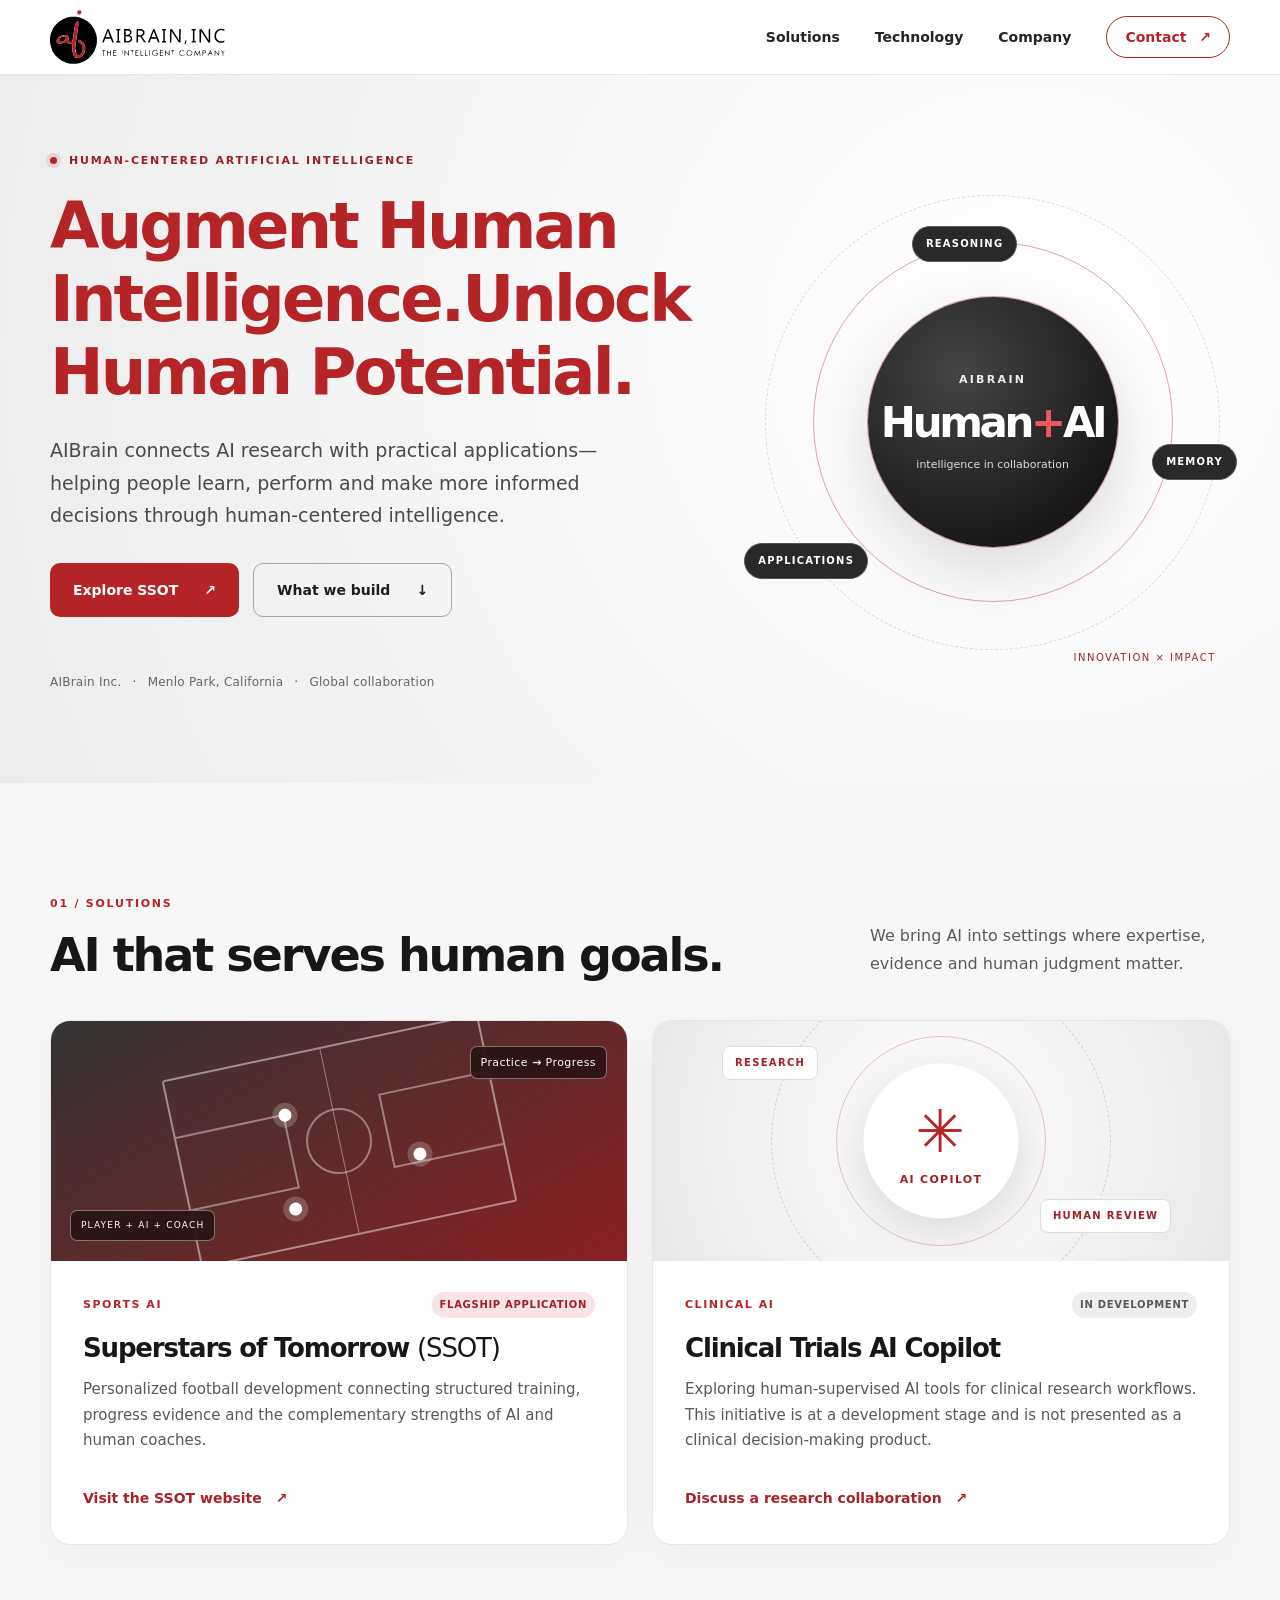
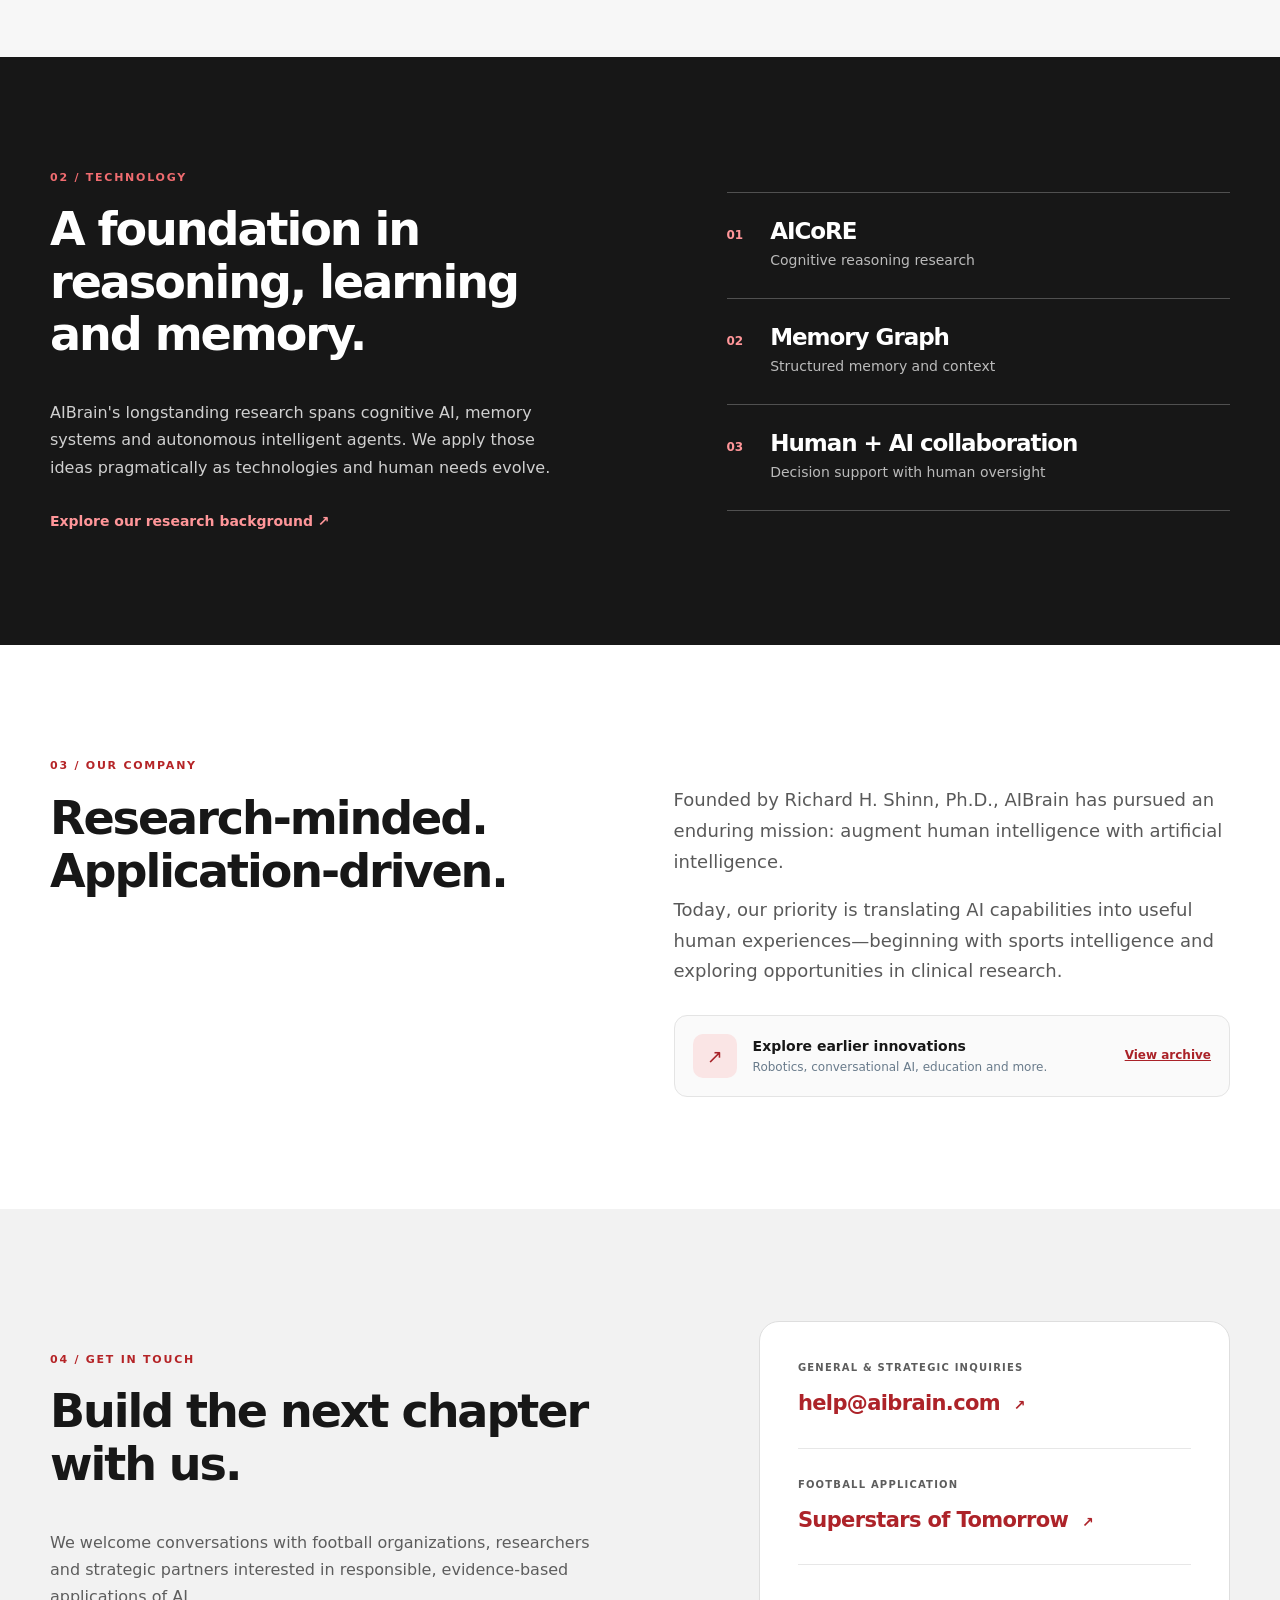
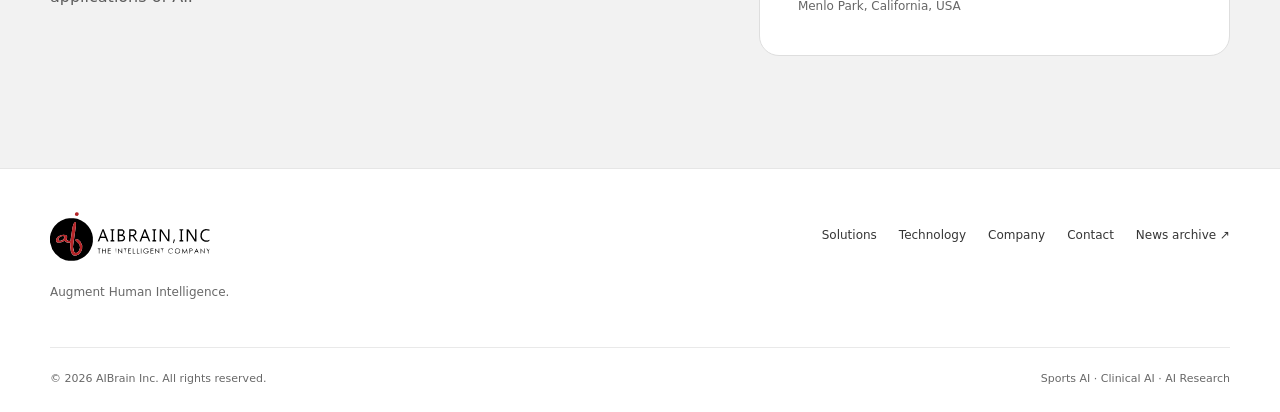
==== commit a6aa0296: "Set AIBrain hero heading to exactly two lines" ====
--- a/index.html
+++ b/index.html
@@ -37,7 +37,7 @@
       <div class="shell hero-inner">
         <div class="hero-copy">
           <div class="eyebrow"><span class="glow" aria-hidden="true"></span> HUMAN-CENTERED ARTIFICIAL INTELLIGENCE</div>
-          <h1 id="hero-title">Augment Human Intelligence.<br><span>Unlock Human Potential.</span></h1>
+          <h1 id="hero-title"><span class="hero-title-line">Augment Human Intelligence.</span><span class="hero-title-line hero-title-accent">Unlock Human Potential.</span></h1>
           <p class="hero-description">AIBrain connects AI research with practical applications—helping people learn, perform and make more informed decisions through human-centered intelligence.</p>
           <div class="actions">
             <a class="button button-mint" href="https://www.superstarsoftomorrow.football/" target="_blank" rel="noopener noreferrer">Explore SSOT <span aria-hidden="true">↗</span></a>
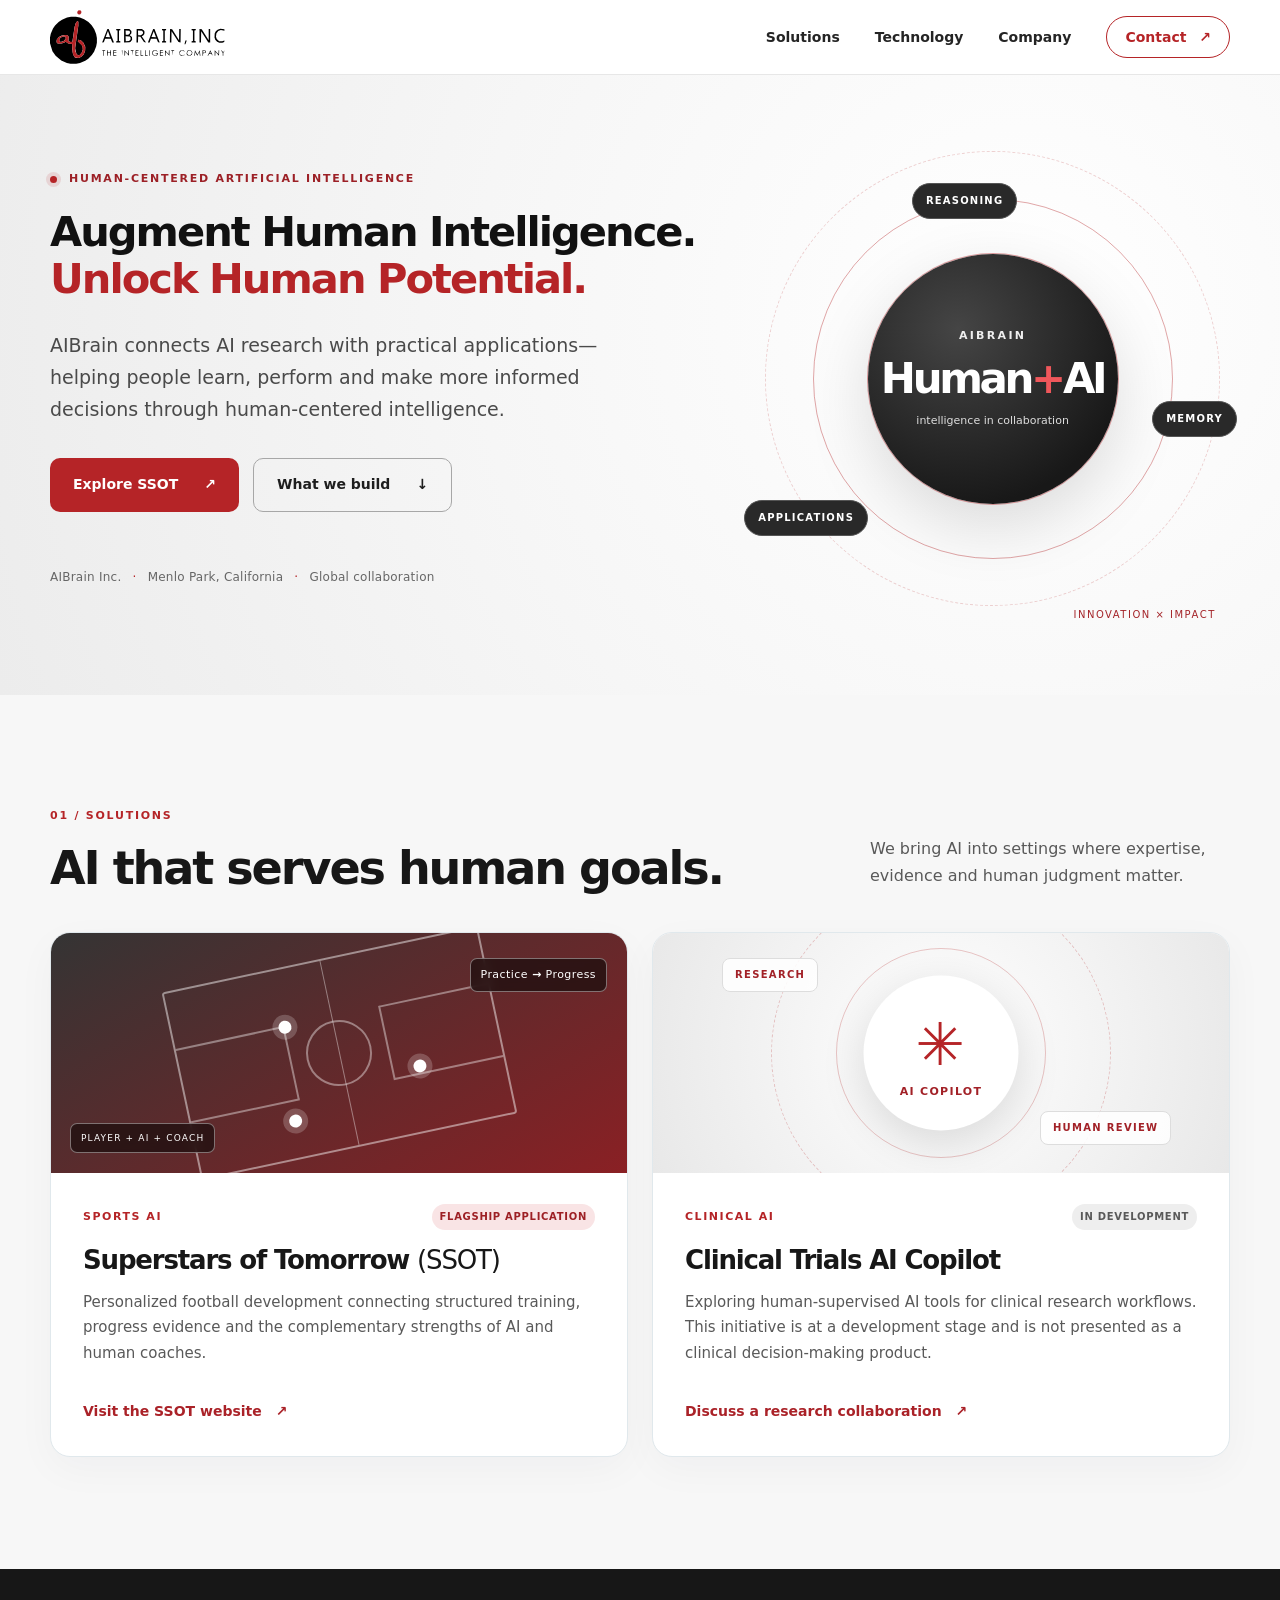
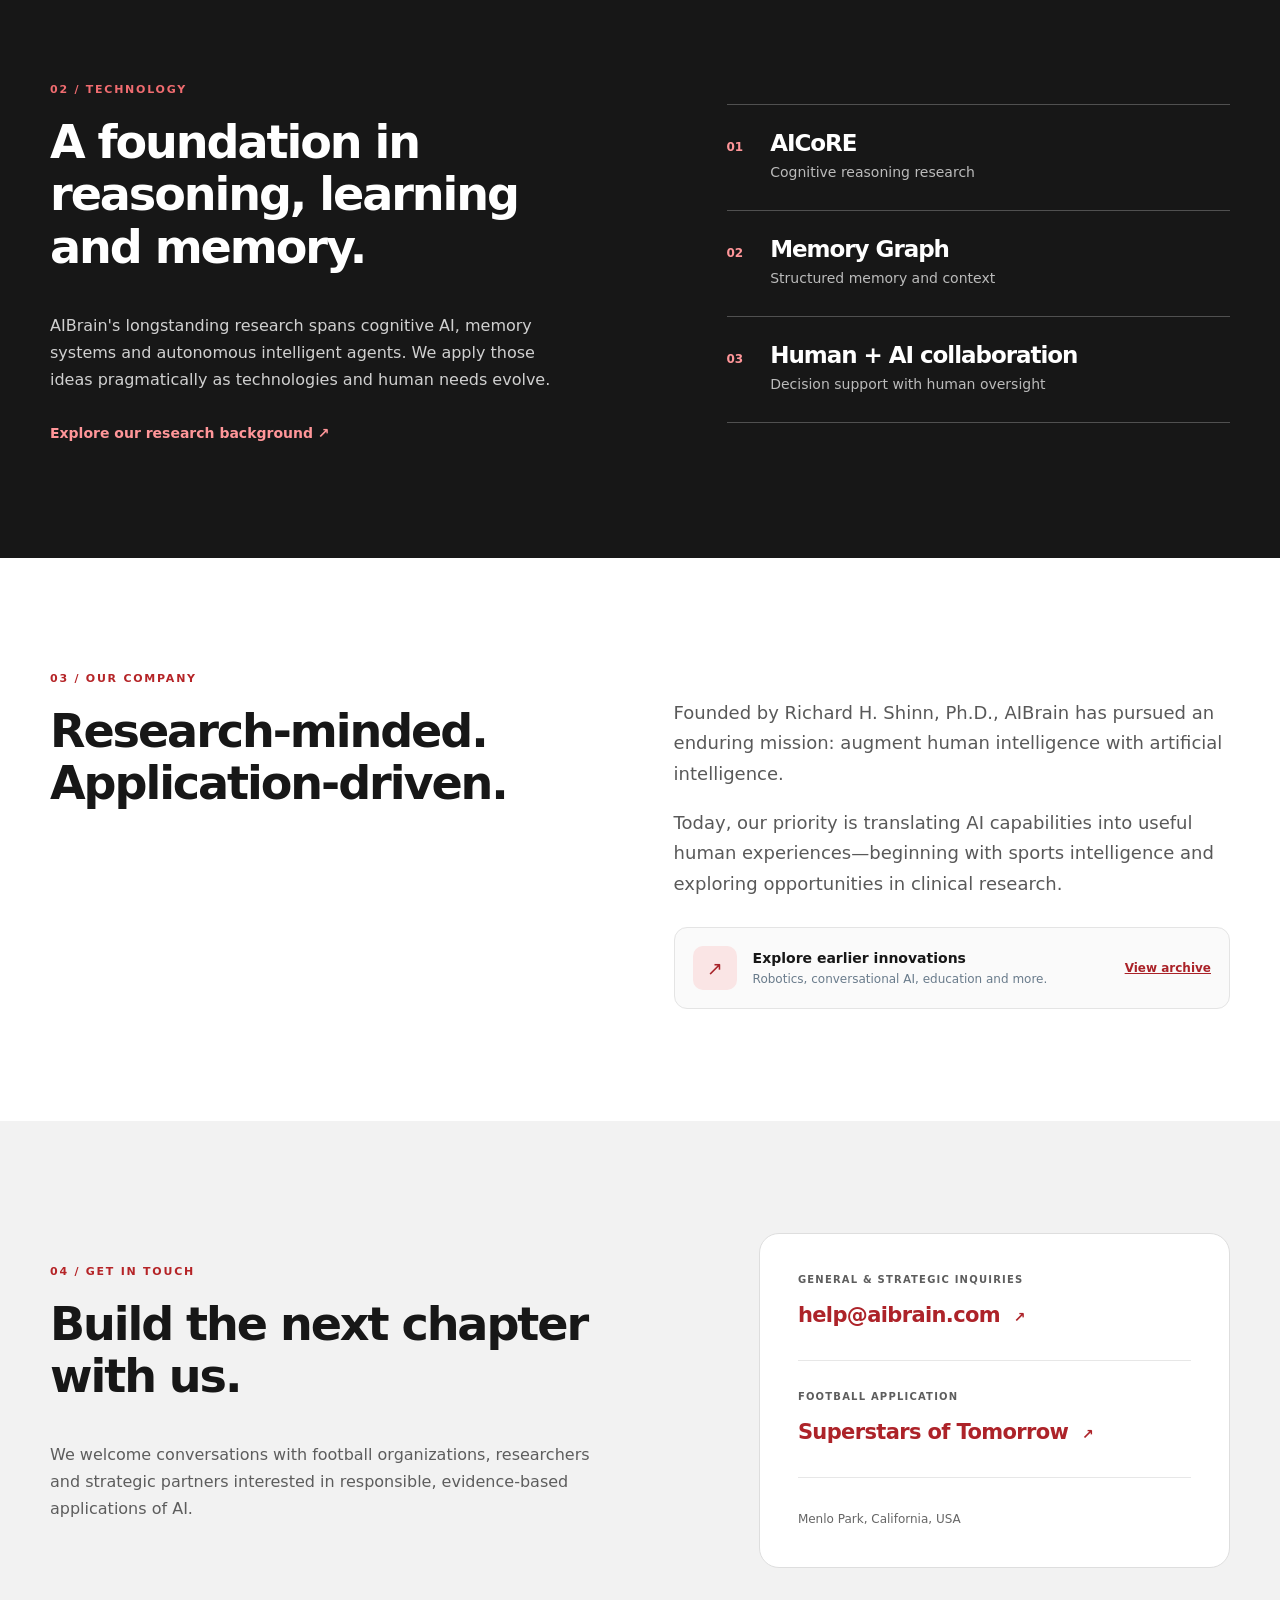
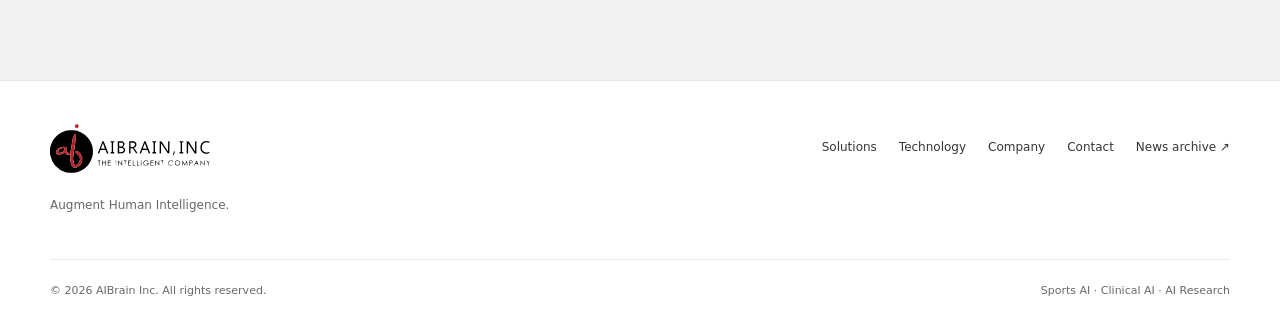
==== commit 40c6dc33: "Rollback latest two-line hero heading adjustment for index.html" ====
--- a/index.html
+++ b/index.html
@@ -37,7 +37,7 @@
       <div class="shell hero-inner">
         <div class="hero-copy">
           <div class="eyebrow"><span class="glow" aria-hidden="true"></span> HUMAN-CENTERED ARTIFICIAL INTELLIGENCE</div>
-          <h1 id="hero-title"><span class="hero-title-line">Augment Human Intelligence.</span><span class="hero-title-line hero-title-accent">Unlock Human Potential.</span></h1>
+          <h1 id="hero-title">Augment Human Intelligence.<br><span>Unlock Human Potential.</span></h1>
           <p class="hero-description">AIBrain connects AI research with practical applications—helping people learn, perform and make more informed decisions through human-centered intelligence.</p>
           <div class="actions">
             <a class="button button-mint" href="https://www.superstarsoftomorrow.football/" target="_blank" rel="noopener noreferrer">Explore SSOT <span aria-hidden="true">↗</span></a>
--- a/assets/styles.css
+++ b/assets/styles.css
@@ -102,3 +102,9 @@
   .brand-logo{width:145px}
   .footer-brand .brand-logo{width:150px}
 }
+
+/* Keep the corporate hero message on exactly two intentional lines. */
+.hero #hero-title{font-size:clamp(21px,3.25vw,47px);letter-spacing:-.048em;max-width:none}
+.hero #hero-title .hero-title-line{display:block;white-space:nowrap;color:#171717}
+.hero #hero-title .hero-title-accent{color:#b52427}
+@media(max-width:800px){.hero #hero-title{font-size:clamp(20px,5vw,43px)}}
